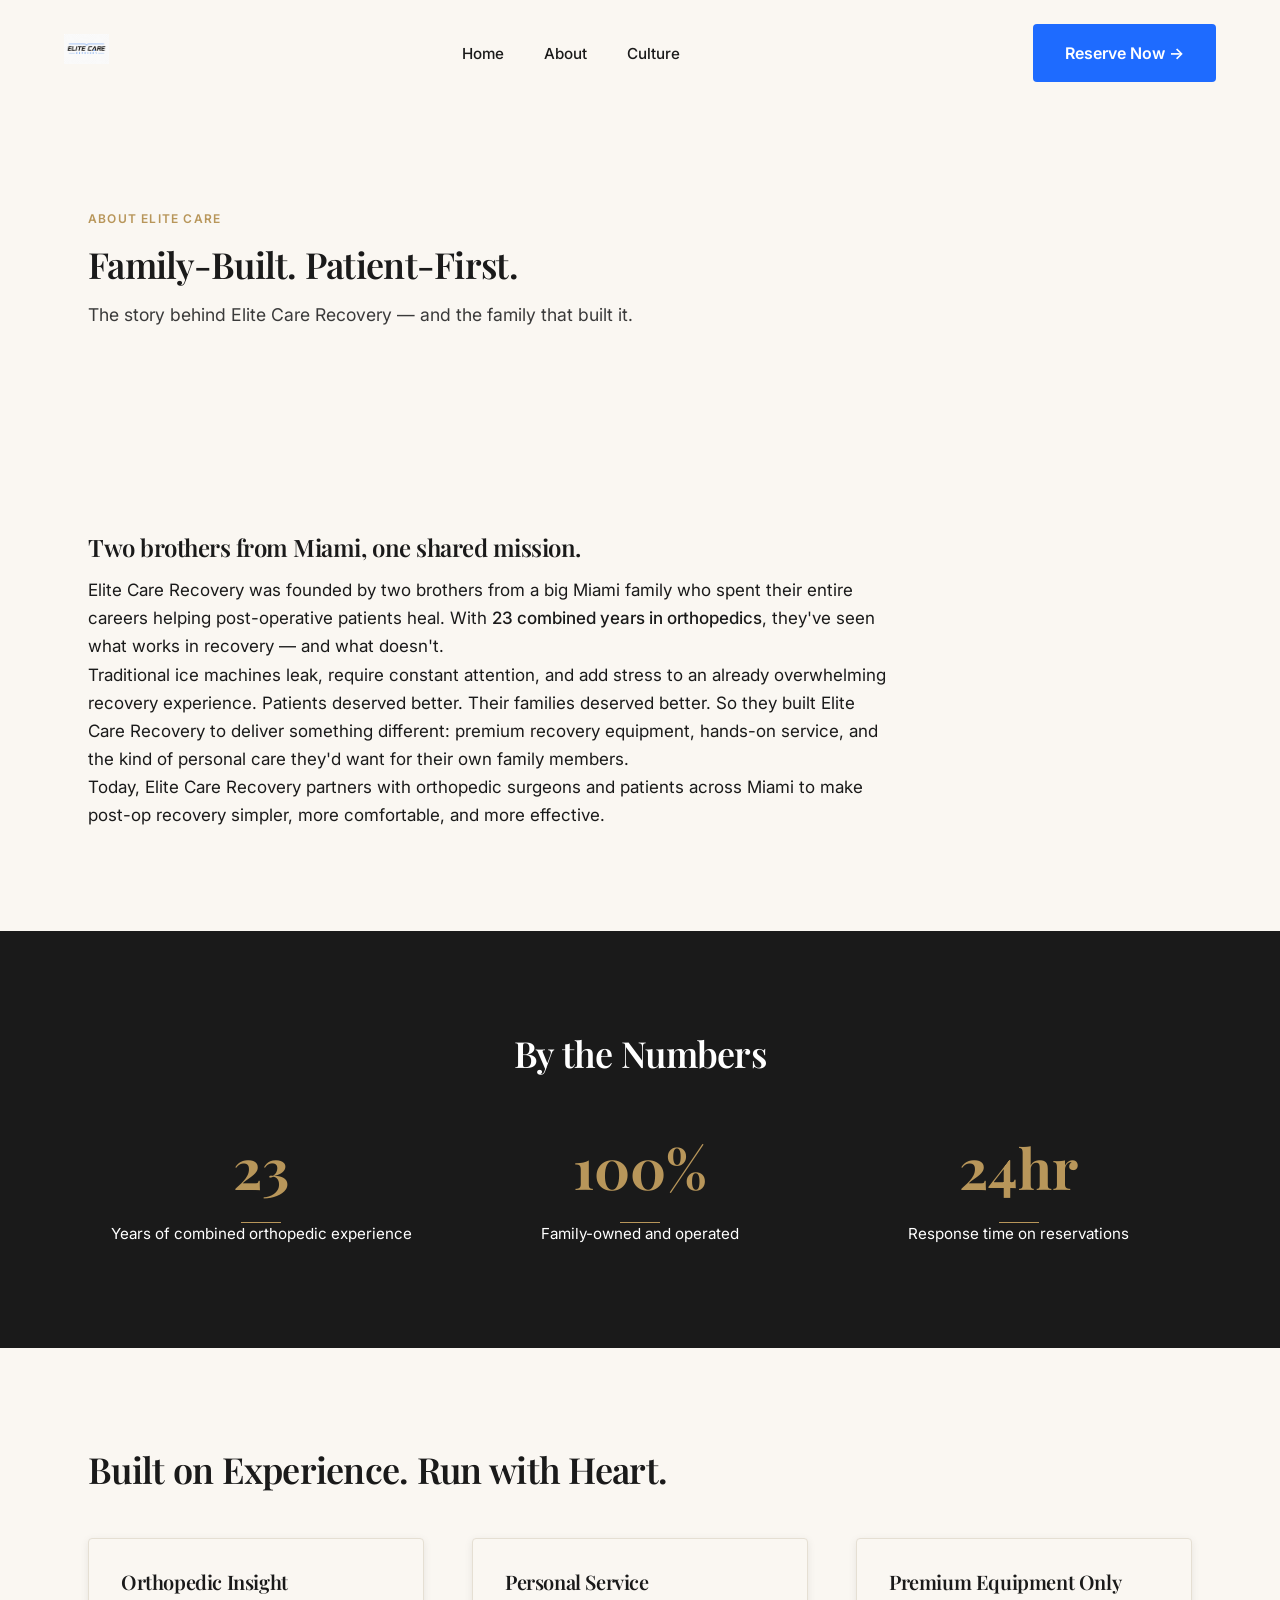
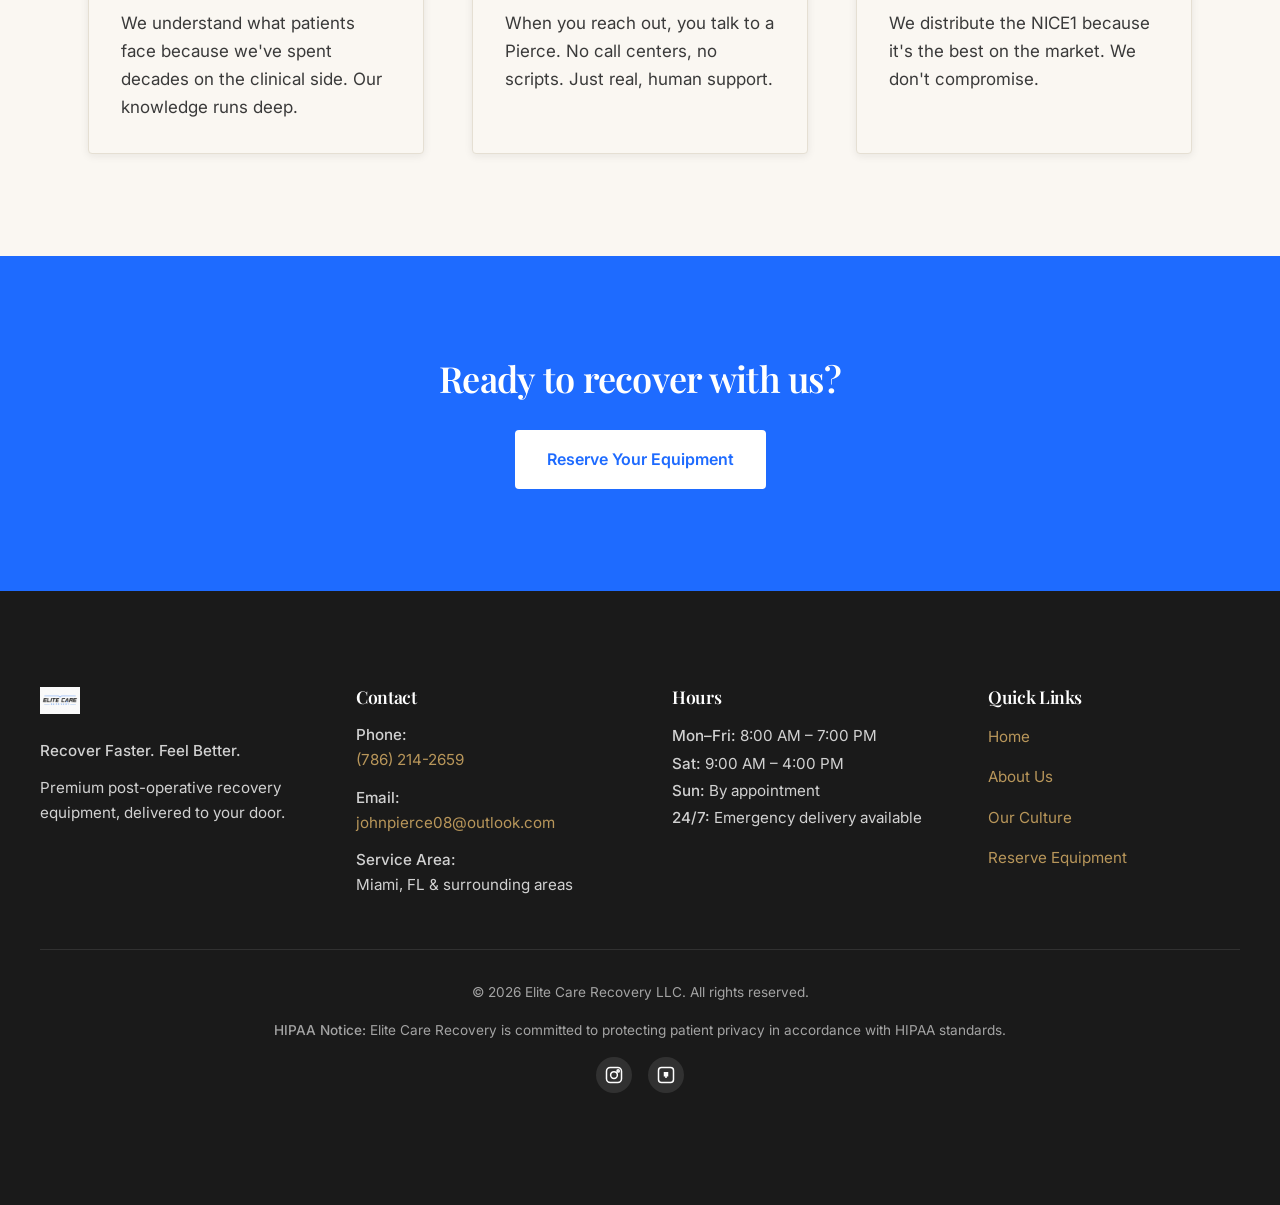
==== about.html @ 00c3502a "Remove brothers' photo placeholders per client request" ====
<!DOCTYPE html>
<html lang="en">
  <head>
    <meta charset="UTF-8" />
    <meta name="viewport" content="width=device-width, initial-scale=1.0" />
    <title>About Elite Care Recovery | Family-Owned Orthopedic Recovery Services</title>
    <meta
      name="description"
      content="Learn about Elite Care Recovery's story. Two brothers with 23 years of orthopedic experience, dedicated to premium post-operative recovery in Miami."
    />

    <!-- Favicon -->
    <link rel="icon" type="image/svg+xml" href="favicon.svg" />

    <!-- Google Fonts -->
    <link rel="preconnect" href="https://fonts.googleapis.com" />
    <link rel="preconnect" href="https://fonts.gstatic.com" crossorigin />
    <link
      href="https://fonts.googleapis.com/css2?family=Inter:wght@400;500;600&family=Playfair+Display:wght@500;600;700&display=swap"
      rel="stylesheet"
    />

    <!-- Styles -->
    <link rel="stylesheet" href="styles.css" />
  </head>

  <body>
    <!-- Skip to content link -->
    <a href="#main" class="skip-link">Skip to main content</a>

    <!-- Navigation -->
    <nav>
      <div class="nav-container">
        <a href="index.html" class="nav-logo-link">
          <img src="assets/elite-care-logo.png" alt="Elite Care Recovery Logo" class="nav-logo" />
        </a>

        <ul class="nav-links">
          <li><a href="index.html">Home</a></li>
          <li><a href="about.html">About</a></li>
          <li><a href="culture.html">Culture</a></li>
        </ul>

        <a href="index.html#reserve" class="btn btn-nav">Reserve Now →</a>

        <button class="hamburger" aria-label="Toggle navigation menu" aria-expanded="false">
          <span></span>
          <span></span>
          <span></span>
        </button>
      </div>

      <div class="mobile-menu">
        <a href="index.html">Home</a>
        <a href="about.html">About</a>
        <a href="culture.html">Culture</a>
        <a href="index.html#reserve" class="btn btn-primary">Reserve Now</a>
      </div>
    </nav>

    <!-- Main content -->
    <main id="main">
      <!-- Hero Section -->
      <section class="bg-cream">
        <div class="container">
          <div class="eyebrow">About Elite Care</div>
          <h2>Family-Built. Patient-First.</h2>
          <p style="margin-top: 1rem; color: var(--color-charcoal-soft); font-size: 1.1rem;">
            The story behind Elite Care Recovery — and the family that built it.
          </p>
        </div>
      </section>

      <!-- The Story Section -->
      <section class="bg-cream">
        <div class="container">
          <div style="max-width: 800px;">
            <h3>Two brothers from Miami, one shared mission.</h3>
            <p style="margin-top: 1rem;">
              Elite Care Recovery was founded by two brothers from a big Miami family who spent their entire careers helping post-operative patients heal. With <strong>23 combined years in orthopedics</strong>, they've seen what works in recovery — and what doesn't.
            </p>
            <p>
              Traditional ice machines leak, require constant attention, and add stress to an already overwhelming recovery experience. Patients deserved better. Their families deserved better. So they built Elite Care Recovery to deliver something different: premium recovery equipment, hands-on service, and the kind of personal care they'd want for their own family members.
            </p>
            <p>
              Today, Elite Care Recovery partners with orthopedic surgeons and patients across Miami to make post-op recovery simpler, more comfortable, and more effective.
            </p>
          </div>
        </div>
      </section>

      <!-- By the Numbers Section -->
      <section class="bg-charcoal">
        <div class="container">
          <div style="text-align: center;">
            <h2 style="color: white;">By the Numbers</h2>

            <div class="stats-grid">
              <div class="stat-item">
                <div class="stat-number">23</div>
                <div class="stat-underline"></div>
                <div class="stat-label">Years of combined orthopedic experience</div>
              </div>

              <div class="stat-item">
                <div class="stat-number">100%</div>
                <div class="stat-underline"></div>
                <div class="stat-label">Family-owned and operated</div>
              </div>

              <div class="stat-item">
                <div class="stat-number">24hr</div>
                <div class="stat-underline"></div>
                <div class="stat-label">Response time on reservations</div>
              </div>
            </div>
          </div>
        </div>
      </section>

      <!-- Why Patients Choose Us Section -->
      <section class="bg-cream">
        <div class="container">
          <h2>Built on Experience. Run with Heart.</h2>

          <div style="display: grid; grid-template-columns: repeat(auto-fit, minmax(280px, 1fr)); gap: clamp(2rem, 5vw, 3rem); margin-top: 3rem;">
            <div class="card">
              <h3 class="card-title">Orthopedic Insight</h3>
              <p class="card-text">
                We understand what patients face because we've spent decades on the clinical side. Our knowledge runs deep.
              </p>
            </div>

            <div class="card">
              <h3 class="card-title">Personal Service</h3>
              <p class="card-text">
                When you reach out, you talk to a Pierce. No call centers, no scripts. Just real, human support.
              </p>
            </div>

            <div class="card">
              <h3 class="card-title">Premium Equipment Only</h3>
              <p class="card-text">
                We distribute the NICE1 because it's the best on the market. We don't compromise.
              </p>
            </div>
          </div>
        </div>
      </section>

      <!-- CTA Band -->
      <section class="bg-blue">
        <div class="container">
          <div style="text-align: center;">
            <h2 style="color: white;">Ready to recover with us?</h2>
            <a href="index.html#reserve" class="btn btn-white" style="margin-top: 2rem;">Reserve Your Equipment</a>
          </div>
        </div>
      </section>
    </main>

    <!-- Footer -->
    <footer>
      <div class="footer-top">
        <!-- Column 1: Brand -->
        <div class="footer-column">
          <img src="assets/elite-care-logo.png" alt="Elite Care Recovery Logo" class="footer-logo" />
          <p class="footer-tagline"><strong>Recover Faster. Feel Better.</strong></p>
          <p class="footer-description">Premium post-operative recovery equipment, delivered to your door.</p>
        </div>

        <!-- Column 2: Contact -->
        <div class="footer-column">
          <h3>Contact</h3>
          <p>
            <strong>Phone:</strong><br />
            <a href="tel:+17862142659">(786) 214-2659</a>
          </p>
          <p>
            <strong>Email:</strong><br />
            <a href="mailto:johnpierce08@outlook.com">johnpierce08@outlook.com</a>
          </p>
          <p>
            <strong>Service Area:</strong><br />
            Miami, FL & surrounding areas
          </p>
        </div>

        <!-- Column 3: Hours -->
        <div class="footer-column">
          <h3>Hours</h3>
          <ul class="hours-list">
            <li><strong>Mon–Fri:</strong> 8:00 AM – 7:00 PM</li>
            <li><strong>Sat:</strong> 9:00 AM – 4:00 PM</li>
            <li><strong>Sun:</strong> By appointment</li>
            <li><strong>24/7:</strong> Emergency delivery available</li>
          </ul>
        </div>

        <!-- Column 4: Quick Links -->
        <div class="footer-column">
          <h3>Quick Links</h3>
          <ul class="quick-links">
            <li><a href="index.html">Home</a></li>
            <li><a href="about.html">About Us</a></li>
            <li><a href="culture.html">Our Culture</a></li>
            <li><a href="index.html#reserve">Reserve Equipment</a></li>
          </ul>
        </div>
      </div>

      <!-- Footer Bottom Strip -->
      <div class="footer-bottom">
        <p>© 2026 Elite Care Recovery LLC. All rights reserved.</p>
        <p>
          <strong>HIPAA Notice:</strong> Elite Care Recovery is committed to protecting patient privacy in accordance with HIPAA standards.
        </p>
        <div class="social-icons">
          <a href="#" aria-label="Instagram" title="Coming soon">
            <svg viewBox="0 0 24 24">
              <rect x="2" y="2" width="20" height="20" rx="5" ry="5" />
              <path d="M16.5 12a4.5 4.5 0 1 1-9 0 4.5 4.5 0 0 1 9 0" />
              <circle cx="17.5" cy="6.5" r="1.5" />
            </svg>
          </a>
          <a href="#" aria-label="Facebook" title="Coming soon">
            <svg viewBox="0 0 24 24">
              <path d="M18 2H6a4 4 0 0 0-4 4v12a4 4 0 0 0 4 4h12a4 4 0 0 0 4-4V6a4 4 0 0 0-4-4z" />
              <path d="M10 8v6m4-6v6m-2-6v8" />
            </svg>
          </a>
        </div>
      </div>
    </footer>

    <!-- Main JavaScript -->
    <script src="main.js"></script>
  </body>
</html>
---- styles.css ----
/* ============================================================================
   Elite Care Recovery — Styles
   ============================================================================ */

/* Root: Color palette & typography scale */
:root {
  --color-bg: #FAF7F2;
  --color-bg-alt: #F2EDE5;
  --color-charcoal: #1A1A1A;
  --color-charcoal-soft: #3A3A3A;
  --color-blue: #1E6BFF;
  --color-blue-dark: #0F4FCC;
  --color-gold: #B8965A;
  --color-border: #E5DFD3;
  --color-shadow: rgba(26, 26, 26, 0.08);
}

/* Reset & base styles */
* {
  margin: 0;
  padding: 0;
  box-sizing: border-box;
}

html,
body {
  background-color: var(--color-bg);
  color: var(--color-charcoal);
}

html {
  scroll-behavior: smooth;
}

body {
  font-family: 'Inter', -apple-system, BlinkMacSystemFont, 'Segoe UI', sans-serif;
  font-size: 1.0625rem;
  line-height: 1.65;
  letter-spacing: 0;
}

/* Headings */
h1,
h2,
h3,
h4,
h5,
h6 {
  font-family: 'Playfair Display', serif;
  font-weight: 600;
  line-height: 1.1;
  letter-spacing: -0.02em;
  color: var(--color-charcoal);
}

h1 {
  font-size: clamp(2.5rem, 5vw, 4.5rem);
}

h2 {
  font-size: clamp(2rem, 3.5vw, 3rem);
}

h3 {
  font-size: 1.5rem;
}

/* Eyebrow pattern — uppercase label before section headline */
.eyebrow {
  font-family: 'Inter', sans-serif;
  font-size: 0.75rem;
  font-weight: 600;
  letter-spacing: 0.1em;
  text-transform: uppercase;
  color: var(--color-gold);
  margin-bottom: 1rem;
}

small,
.small {
  font-size: 0.875rem;
}

/* Emphasis & links */
strong,
b {
  font-weight: 500;
}

a {
  color: var(--color-blue);
  text-decoration: none;
  transition: color 200ms ease;
}

a:hover,
a:focus {
  color: var(--color-blue-dark);
}

/* Container utility */
.container {
  width: 100%;
  max-width: 1200px;
  margin: 0 auto;
  padding: 0 1.5rem;
}

/* Layout grid utilities */
.split-50-50 {
  display: grid;
  grid-template-columns: 1fr;
  gap: clamp(2rem, 5vw, 4rem);
}

@media (min-width: 1024px) {
  .split-50-50 {
    grid-template-columns: 1fr 1fr;
  }
}

.split-60-40 {
  display: grid;
  grid-template-columns: 1fr;
  gap: clamp(2rem, 5vw, 4rem);
}

@media (min-width: 1024px) {
  .split-60-40 {
    grid-template-columns: 1.5fr 1fr;
  }
}

/* Sections: alternating backgrounds with generous padding */
section {
  padding: clamp(4rem, 8vw, 8rem) 0;
}

section.bg-cream {
  background-color: var(--color-bg);
}

section.bg-cream-alt {
  background-color: var(--color-bg-alt);
}

section.bg-charcoal {
  background-color: var(--color-charcoal);
  color: white;
}

section.bg-charcoal .eyebrow {
  color: var(--color-gold);
}

section.bg-blue {
  background-color: var(--color-blue);
  color: white;
}

/* ============================================================================
   Navigation
   ============================================================================ */

nav {
  position: sticky;
  top: 0;
  z-index: 100;
  background-color: transparent;
  transition: all 300ms ease;
}

nav.scrolled {
  background-color: rgba(250, 247, 242, 0.95);
  backdrop-filter: blur(10px);
  border-bottom: 1px solid var(--color-border);
}

.nav-container {
  display: flex;
  align-items: center;
  justify-content: space-between;
  padding: 1.5rem 1.5rem;
  max-width: 1200px;
  margin: 0 auto;
}

.nav-logo {
  width: 45px;
  height: auto;
}

.nav-links {
  display: none;
  list-style: none;
  gap: 2.5rem;
  align-items: center;
}

@media (min-width: 768px) {
  .nav-links {
    display: flex;
  }
}

.nav-links a {
  font-family: 'Inter', sans-serif;
  font-size: 0.95rem;
  font-weight: 500;
  color: var(--color-charcoal);
  position: relative;
  padding-bottom: 0.25rem;
}

.nav-links a::after {
  content: '';
  position: absolute;
  bottom: 0;
  left: 0;
  width: 0;
  height: 2px;
  background-color: var(--color-gold);
  transition: width 300ms ease;
}

.nav-links a:hover::after {
  width: 100%;
}

.nav-links a.active::after {
  width: 100%;
}

.nav-links a.active {
  color: var(--color-charcoal);
  font-weight: 600;
}

/* Reserve Now button in nav */
.btn-nav {
  background-color: var(--color-blue);
  color: white;
  padding: 0.75rem 1.5rem;
  border-radius: 4px;
  font-weight: 600;
  transition: background-color 200ms ease;
}

.btn-nav:hover,
.btn-nav:focus {
  background-color: var(--color-blue-dark);
}

/* Hamburger menu (mobile) */
.hamburger {
  display: flex;
  flex-direction: column;
  gap: 0.35rem;
  background: none;
  border: none;
  cursor: pointer;
  padding: 0;
}

@media (min-width: 768px) {
  .hamburger {
    display: none;
  }
}

.hamburger span {
  width: 24px;
  height: 2px;
  background-color: var(--color-charcoal);
  transition: all 300ms ease;
}

.hamburger.open span:nth-child(1) {
  transform: rotate(45deg) translateY(10px);
}

.hamburger.open span:nth-child(2) {
  opacity: 0;
}

.hamburger.open span:nth-child(3) {
  transform: rotate(-45deg) translateY(-10px);
}

/* Mobile menu overlay */
.mobile-menu {
  position: fixed;
  top: 0;
  right: -100%;
  width: 100%;
  height: 100vh;
  background-color: var(--color-bg);
  transition: right 300ms ease;
  z-index: 99;
  display: flex;
  flex-direction: column;
  padding: 6rem 2rem 2rem;
  gap: 1.5rem;
}

@media (min-width: 768px) {
  .mobile-menu {
    display: none;
  }
}

.mobile-menu.open {
  right: 0;
}

.mobile-menu a {
  font-size: 1.25rem;
  font-weight: 500;
  color: var(--color-charcoal);
}

/* Skip to content link */
.skip-link {
  position: absolute;
  top: -40px;
  left: 0;
  background-color: var(--color-blue);
  color: white;
  padding: 0.5rem 1rem;
  z-index: 100;
  font-size: 0.875rem;
  font-weight: 600;
}

.skip-link:focus {
  top: 0;
}

/* ============================================================================
   Hero Section
   ============================================================================ */

.hero {
  position: relative;
  height: 85vh;
  min-height: 500px;
  display: flex;
  align-items: center;
  justify-content: center;
  overflow: hidden;
}

.hero-video {
  position: absolute;
  top: 0;
  left: 0;
  width: 100%;
  height: 100%;
  object-fit: cover;
  z-index: 0;
}

.hero-overlay {
  position: absolute;
  top: 0;
  left: 0;
  width: 100%;
  height: 100%;
  background: linear-gradient(
    to bottom,
    rgba(26, 26, 26, 0) 0%,
    rgba(26, 26, 26, 0.6) 100%
  );
  z-index: 1;
}

.hero-content {
  position: relative;
  z-index: 2;
  text-align: center;
  color: white;
  padding: 0 1.5rem;
  max-width: 800px;
}

.hero-content h1 {
  color: white;
  margin-bottom: 1.5rem;
  font-weight: 700;
}

.hero-content p {
  font-size: clamp(1rem, 2vw, 1.25rem);
  margin-bottom: 2.5rem;
  line-height: 1.6;
}

.hero-ctas {
  display: flex;
  flex-direction: column;
  gap: 1.5rem;
  justify-content: center;
  align-items: center;
  margin-bottom: 3rem;
}

@media (min-width: 640px) {
  .hero-ctas {
    flex-direction: row;
  }
}

/* Gold flourish beneath CTAs */
.hero-flourish {
  width: 60px;
  height: 1px;
  background-color: var(--color-gold);
  margin: 0 auto;
}

/* ============================================================================
   Buttons
   ============================================================================ */

button,
.btn {
  font-family: 'Inter', sans-serif;
  font-size: 1rem;
  font-weight: 600;
  border: none;
  border-radius: 4px;
  padding: 1rem 2rem;
  cursor: pointer;
  transition: all 200ms ease;
  text-decoration: none;
  display: inline-block;
}

.btn-primary {
  background-color: var(--color-blue);
  color: white;
}

.btn-primary:hover,
.btn-primary:focus {
  background-color: var(--color-blue-dark);
  outline: none;
}

.btn-ghost {
  background-color: transparent;
  color: white;
  border: 2px solid white;
}

.btn-ghost:hover,
.btn-ghost:focus {
  background-color: rgba(255, 255, 255, 0.1);
}

.btn-white {
  background-color: white;
  color: var(--color-blue);
  font-weight: 600;
}

.btn-white:hover,
.btn-white:focus {
  background-color: rgba(255, 255, 255, 0.9);
}

.btn-full {
  width: 100%;
}

@media (min-width: 640px) {
  .btn-full {
    width: auto;
  }
}

/* Loading state */
.btn:disabled,
.btn.sending {
  opacity: 0.6;
  cursor: not-allowed;
}

/* ============================================================================
   Cards
   ============================================================================ */

.card {
  background-color: var(--color-bg);
  border: 1px solid var(--color-border);
  border-radius: 4px;
  padding: 2rem;
  box-shadow: 0 2px 8px var(--color-shadow);
  transition: box-shadow 200ms ease;
}

.card:hover {
  box-shadow: 0 4px 12px var(--color-shadow);
}

.card-title {
  font-size: 1.25rem;
  font-weight: 600;
  margin-bottom: 1rem;
  color: var(--color-charcoal);
}

.card-text {
  color: var(--color-charcoal-soft);
  line-height: 1.65;
}

/* Step card — numbered 01, 02, 03, 04 */
.step-card {
  background-color: var(--color-bg);
  border: 1px solid var(--color-border);
  border-top: 3px solid var(--color-gold);
  border-radius: 4px;
  padding: 2rem;
  text-align: center;
}

.step-number {
  font-family: 'Playfair Display', serif;
  font-size: clamp(2.5rem, 4vw, 3.5rem);
  font-weight: 700;
  color: var(--color-gold);
  margin-bottom: 1rem;
}

.step-card h3 {
  margin-bottom: 1rem;
  font-size: 1.25rem;
}

.step-card p {
  color: var(--color-charcoal-soft);
  font-size: 0.95rem;
  line-height: 1.65;
}

/* Benefits grid */
.benefits-grid {
  display: grid;
  grid-template-columns: 1fr;
  gap: clamp(2rem, 5vw, 3rem);
  margin-top: 3rem;
}

@media (min-width: 768px) {
  .benefits-grid {
    grid-template-columns: repeat(3, 1fr);
  }
}

.benefit-item {
  text-align: center;
}

.benefit-icon {
  width: 48px;
  height: 48px;
  margin: 0 auto 1.5rem;
  stroke: var(--color-blue);
  stroke-width: 1.5;
  fill: none;
}

.benefit-item h3 {
  margin-bottom: 0.75rem;
  font-size: 1.15rem;
}

.benefit-item p {
  color: var(--color-charcoal-soft);
  font-size: 0.95rem;
  line-height: 1.65;
}

/* Feature list with checkmarks */
.feature-list {
  list-style: none;
  margin: 2rem 0;
  display: flex;
  flex-direction: column;
  gap: 1rem;
}

.feature-list li {
  display: flex;
  gap: 1rem;
  align-items: flex-start;
}

.feature-list li::before {
  content: '✓';
  color: var(--color-blue);
  font-weight: 700;
  font-size: 1.25rem;
  flex-shrink: 0;
  margin-top: 0.125rem;
}

.feature-list li span {
  color: var(--color-charcoal-soft);
}

/* Mission/Objectives list with checkmarks */
.mission-list {
  list-style: none;
  display: flex;
  flex-direction: column;
  gap: 1.5rem;
  margin-top: 2rem;
}

.mission-list li {
  display: flex;
  gap: 1.5rem;
  align-items: flex-start;
}

.mission-list li::before {
  content: '✓';
  color: var(--color-blue);
  font-weight: 700;
  font-size: 1.5rem;
  flex-shrink: 0;
  margin-top: -0.25rem;
}

.mission-list strong {
  display: block;
  color: var(--color-charcoal);
  margin-bottom: 0.25rem;
}

/* Objectives grid */
.objectives-grid {
  display: grid;
  grid-template-columns: 1fr;
  gap: 2rem;
  margin-top: 2rem;
}

@media (min-width: 1024px) {
  .objectives-grid {
    grid-template-columns: 1fr 1fr;
  }
}

.objectives-grid li {
  padding-left: 2.5rem;
  position: relative;
}

.objectives-grid li::before {
  content: counter(item);
  counter-increment: item;
  position: absolute;
  left: 0;
  top: 0;
  font-family: 'Playfair Display', serif;
  font-size: 1.5rem;
  font-weight: 700;
  color: var(--color-gold);
}

/* Core values grid — F E P C */
.values-grid {
  display: grid;
  grid-template-columns: 1fr;
  gap: clamp(2rem, 5vw, 3rem);
  margin-top: 3rem;
}

@media (min-width: 768px) {
  .values-grid {
    grid-template-columns: repeat(2, 1fr);
  }
}

@media (min-width: 1024px) {
  .values-grid {
    grid-template-columns: repeat(4, 1fr);
  }
}

.value-card {
  text-align: center;
  padding: 2rem 1.5rem;
}

.value-letter {
  font-family: 'Playfair Display', serif;
  font-size: 3rem;
  font-weight: 700;
  color: var(--color-gold);
  margin-bottom: 1rem;
}

.value-card h3 {
  color: white;
  margin-bottom: 0.75rem;
  font-size: 1.25rem;
}

.value-card p {
  color: rgba(255, 255, 255, 0.9);
  font-size: 0.95rem;
  line-height: 1.6;
}

/* ============================================================================
   Forms
   ============================================================================ */

form {
  margin-top: 2rem;
}

.form-group {
  margin-bottom: 1.5rem;
  display: flex;
  flex-direction: column;
}

label {
  font-family: 'Inter', sans-serif;
  font-size: 0.8rem;
  font-weight: 600;
  letter-spacing: 0.05em;
  text-transform: uppercase;
  color: var(--color-charcoal);
  margin-bottom: 0.5rem;
}

input,
select,
textarea {
  font-family: 'Inter', sans-serif;
  font-size: 1rem;
  padding: 0.875rem;
  border: 1px solid var(--color-border);
  background-color: var(--color-bg);
  color: var(--color-charcoal);
  border-radius: 4px;
  transition: all 200ms ease;
}

input:focus,
select:focus,
textarea:focus {
  outline: none;
  border-color: var(--color-blue);
  box-shadow: 0 0 0 3px rgba(30, 107, 255, 0.1);
}

input:invalid,
select:invalid,
textarea:invalid {
  border-color: #d32f2f;
}

input[type='text'],
input[type='email'],
input[type='tel'],
input[type='date'],
select {
  width: 100%;
}

textarea {
  width: 100%;
  resize: vertical;
  min-height: 120px;
}

input[type='hidden'] {
  display: none;
}

form button {
  width: 100%;
  margin-top: 1rem;
}

@media (min-width: 640px) {
  form button {
    width: auto;
  }
}

/* Form success/sending states */
.form-status {
  margin-top: 1.5rem;
  padding: 1rem;
  border-radius: 4px;
  text-align: center;
  display: none;
  font-weight: 500;
}

.form-status.show {
  display: block;
}

.form-status.success {
  background-color: #e8f5e9;
  color: #2e7d32;
}

.form-status.error {
  background-color: #ffebee;
  color: #c62828;
}

/* ============================================================================
   Image Placeholders
   ============================================================================ */

.image-placeholder {
  aspect-ratio: 4 / 5;
  background-color: var(--color-bg-alt);
  border: 1.5px dashed var(--color-gold);
  border-radius: 4px;
  display: flex;
  flex-direction: column;
  align-items: center;
  justify-content: center;
  padding: 2rem;
  text-align: center;
}

.placeholder-label {
  font-family: 'Inter', sans-serif;
  font-size: 0.75rem;
  font-weight: 600;
  letter-spacing: 0.1em;
  text-transform: uppercase;
  color: var(--color-gold);
  margin-bottom: 1rem;
}

.image-placeholder p {
  color: var(--color-charcoal-soft);
  font-size: 0.95rem;
  line-height: 1.6;
}

/* ============================================================================
   Typography Utilities
   ============================================================================ */

.pull-quote {
  font-family: 'Playfair Display', serif;
  font-size: clamp(1.5rem, 3vw, 2.25rem);
  font-weight: 600;
  font-style: italic;
  line-height: 1.3;
  color: var(--color-charcoal);
  margin-bottom: 2rem;
  position: relative;
  padding-left: 2rem;
}

.pull-quote::before {
  content: '"';
  position: absolute;
  left: 0;
  top: -0.5rem;
  font-size: 3rem;
  color: var(--color-gold);
  line-height: 1;
}

.stat-number {
  font-family: 'Playfair Display', serif;
  font-size: clamp(2rem, 5vw, 3.5rem);
  font-weight: 700;
  color: var(--color-gold);
  margin-bottom: 0.5rem;
}

.stat-label {
  font-size: 0.95rem;
  color: white;
  line-height: 1.5;
}

.stat-underline {
  width: 40px;
  height: 1px;
  background-color: var(--color-gold);
  margin: 0.5rem auto 0;
}

/* Stats grid */
.stats-grid {
  display: grid;
  grid-template-columns: 1fr;
  gap: 2rem;
  margin-top: 3rem;
}

@media (min-width: 768px) {
  .stats-grid {
    grid-template-columns: repeat(3, 1fr);
  }
}

.stat-item {
  text-align: center;
}

/* ============================================================================
   Footer
   ============================================================================ */

footer {
  background-color: var(--color-charcoal);
  color: white;
  padding: clamp(3rem, 8vw, 6rem) 1.5rem;
}

.footer-top {
  display: grid;
  grid-template-columns: 1fr;
  gap: clamp(2rem, 5vw, 4rem);
  margin-bottom: 2.5rem;
  max-width: 1200px;
  margin-left: auto;
  margin-right: auto;
}

@media (min-width: 1024px) {
  .footer-top {
    grid-template-columns: repeat(4, 1fr);
  }
}

.footer-column h3 {
  color: white;
  margin-bottom: 1rem;
  font-size: 1.1rem;
}

.footer-column p {
  color: rgba(255, 255, 255, 0.8);
  font-size: 0.95rem;
  line-height: 1.65;
  margin-bottom: 0.75rem;
}

.footer-column a {
  color: var(--color-gold);
}

.footer-column a:hover {
  color: rgba(184, 150, 90, 0.8);
}

.footer-logo {
  width: 40px;
  height: auto;
  margin-bottom: 1rem;
}

.footer-tagline {
  color: rgba(255, 255, 255, 0.9);
  font-size: 0.9rem;
  font-weight: 500;
  margin-bottom: 1rem;
}

.footer-description {
  color: rgba(255, 255, 255, 0.7);
  font-size: 0.9rem;
  line-height: 1.6;
}

/* Hours list */
.hours-list {
  list-style: none;
  color: rgba(255, 255, 255, 0.8);
  font-size: 0.95rem;
  line-height: 1.8;
}

/* Quick links list */
.quick-links {
  list-style: none;
  display: flex;
  flex-direction: column;
  gap: 0.75rem;
}

.quick-links a {
  font-size: 0.95rem;
}

/* Footer bottom strip */
.footer-bottom {
  border-top: 1px solid rgba(255, 255, 255, 0.1);
  padding-top: 2rem;
  max-width: 1200px;
  margin: 0 auto;
  text-align: center;
}

.footer-bottom p {
  color: rgba(255, 255, 255, 0.6);
  font-size: 0.85rem;
  line-height: 1.6;
  margin-bottom: 1rem;
}

.footer-bottom p:last-child {
  margin-bottom: 0;
}

/* Social icons */
.social-icons {
  display: flex;
  gap: 1rem;
  justify-content: center;
  margin-bottom: 1rem;
}

.social-icons a {
  display: inline-flex;
  align-items: center;
  justify-content: center;
  width: 36px;
  height: 36px;
  border-radius: 50%;
  background-color: rgba(255, 255, 255, 0.1);
  transition: all 200ms ease;
}

.social-icons a:hover {
  background-color: var(--color-gold);
}

.social-icons svg {
  width: 18px;
  height: 18px;
  stroke: white;
  stroke-width: 2;
  fill: none;
}

/* ============================================================================
   Accessibility & Focus States
   ============================================================================ */

button:focus,
a:focus,
input:focus,
select:focus,
textarea:focus {
  outline: 2px solid var(--color-gold);
  outline-offset: 2px;
}

/* ============================================================================
   Responsive Media Queries
   ============================================================================ */

/* Tablet breakpoint (640px) */
@media (min-width: 640px) {
  .container {
    padding: 0 2rem;
  }

  h1 {
    font-size: 3rem;
  }

  h2 {
    font-size: 2.25rem;
  }
}

/* Desktop breakpoint (1024px) */
@media (min-width: 1024px) {
  .container {
    padding: 0 3rem;
  }

  section {
    padding: clamp(4rem, 8vw, 8rem) 0;
  }
}

/* Wide desktop (1280px) */
@media (min-width: 1280px) {
  .container {
    max-width: 1200px;
  }
}

/* Print styles */
@media print {
  nav,
  footer {
    display: none;
  }

  body {
    background-color: white;
    color: black;
  }
}
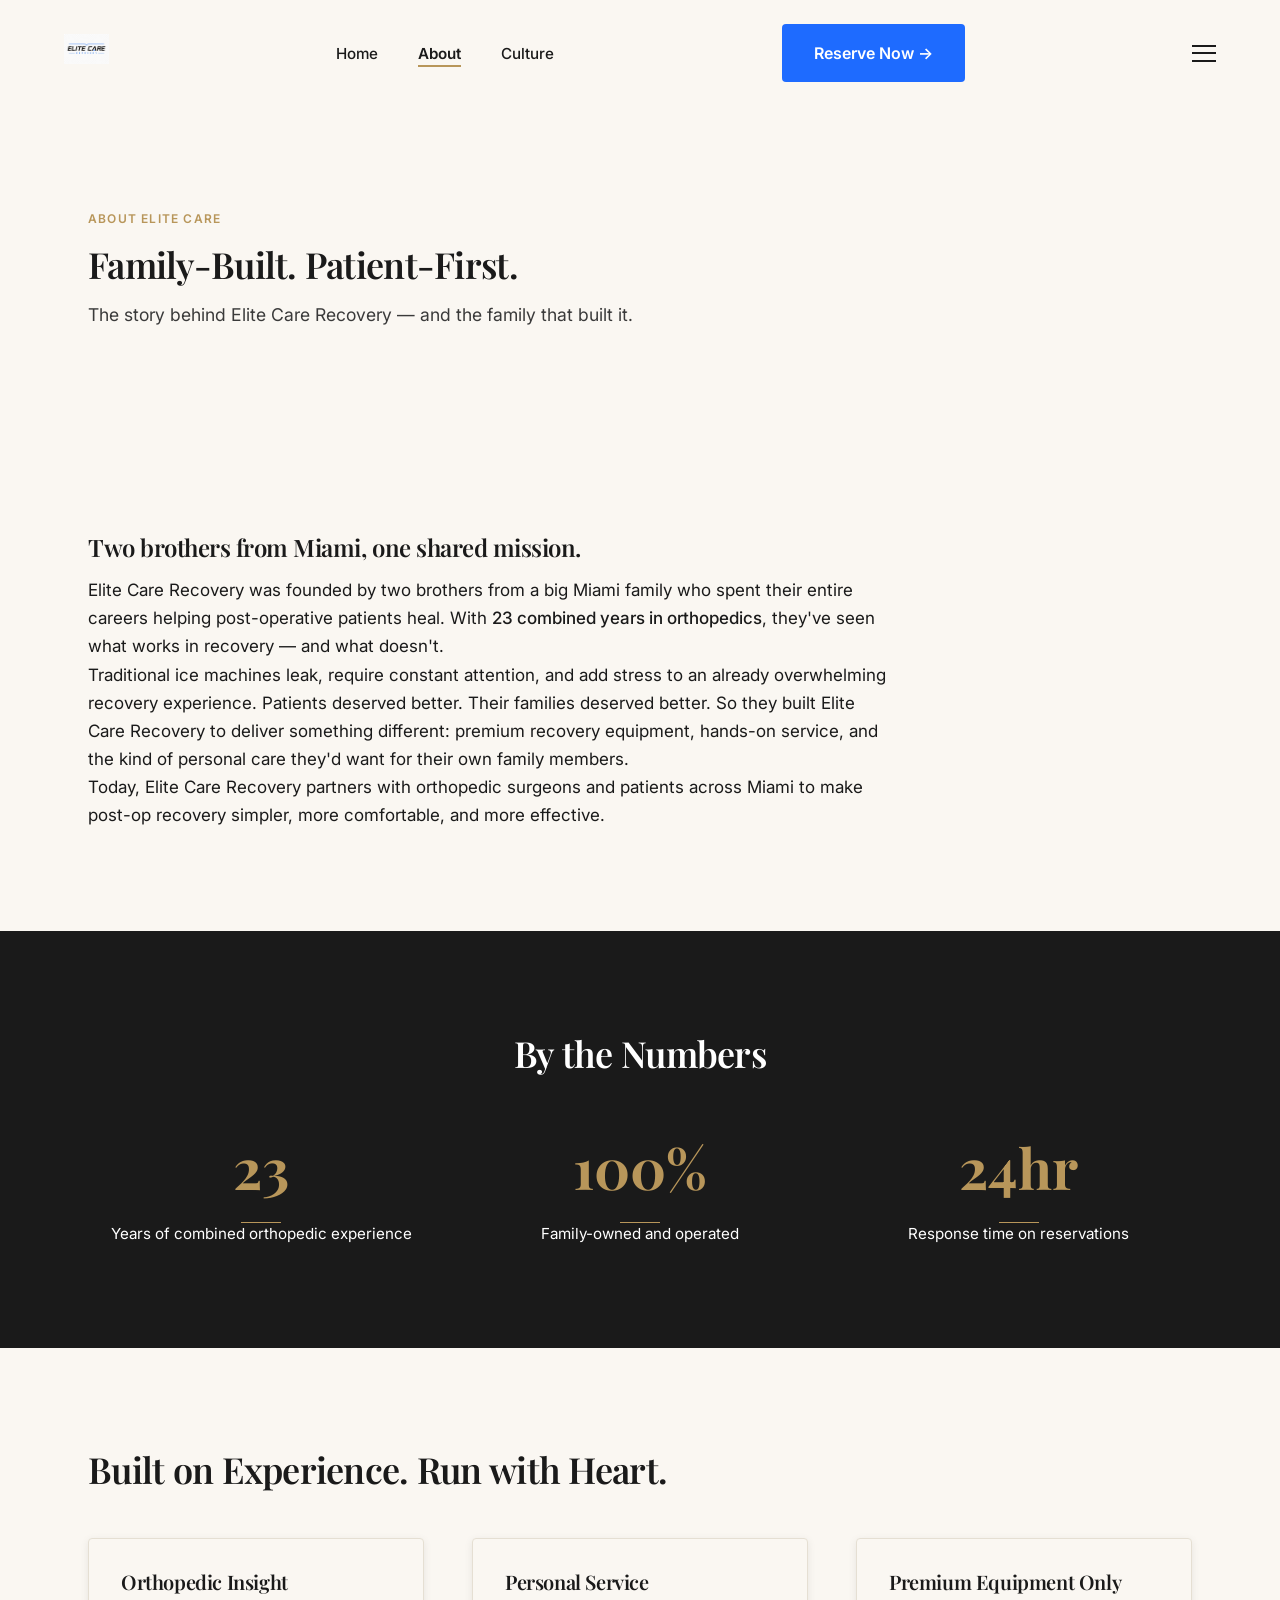
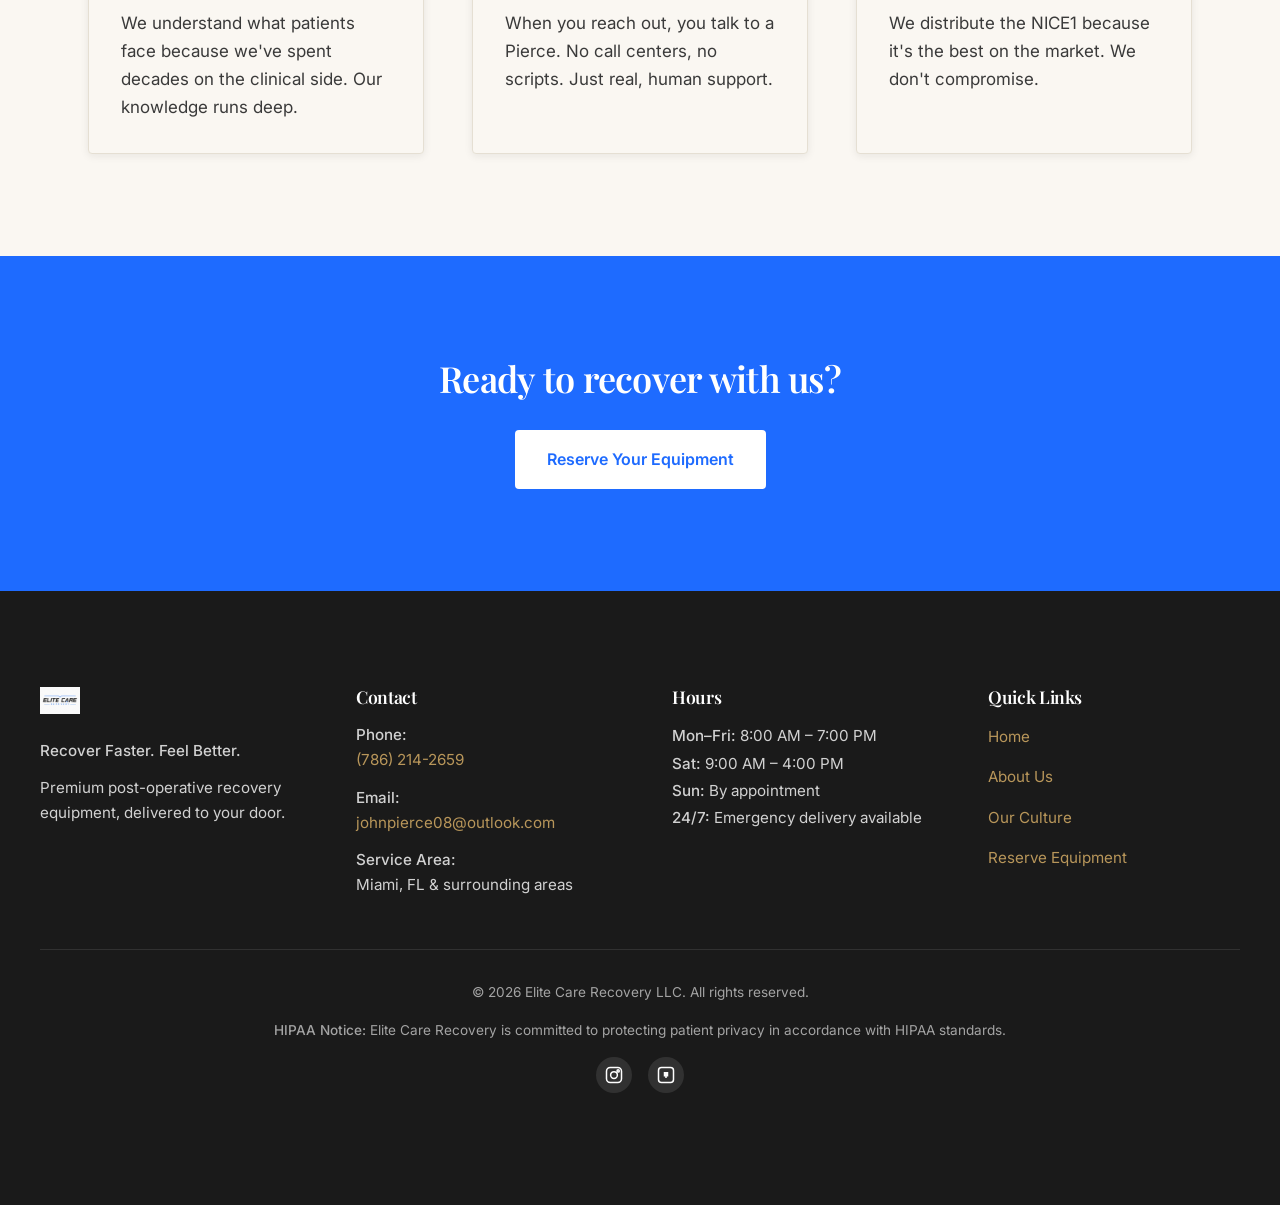
==== commit 75747a7a: "feat: add mobile menu header with close button and footer with copyright - Added .mobile-menu-header" ====
--- a/about.html
+++ b/about.html
@@ -49,14 +49,30 @@
           <span></span>
         </button>
       </div>
-
-      <div class="mobile-menu">
-        <a href="index.html">Home</a>
-        <a href="about.html">About</a>
-        <a href="culture.html">Culture</a>
-        <a href="index.html#reserve" class="btn btn-primary">Reserve Now</a>
-      </div>
     </nav>
+
+    <!-- Mobile menu overlay (outside nav to fix fixed positioning bug) -->
+    <div class="mobile-menu">
+      <!-- Header with logo + close button -->
+      <div class="mobile-menu-header">
+        <img src="assets/elite-care-logo.png" alt="Elite Care Recovery" class="mobile-menu-logo" />
+        <button class="mobile-menu-close" aria-label="Close navigation menu">
+          <span></span>
+          <span></span>
+        </button>
+      </div>
+
+      <!-- Nav links -->
+      <a href="index.html">Home</a>
+      <a href="about.html">About</a>
+      <a href="culture.html">Culture</a>
+      <a href="index.html#reserve" class="btn btn-primary">Reserve Now</a>
+
+      <!-- Footer -->
+      <div class="mobile-menu-footer">
+        <p>© 2026 Elite Care Recovery LLC</p>
+      </div>
+    </div>
 
     <!-- Main content -->
     <main id="main">
--- a/styles.css
+++ b/styles.css
@@ -253,13 +253,17 @@
 
 /* Hamburger menu (mobile) */
 .hamburger {
-  display: flex;
+  display: flex !important;
   flex-direction: column;
   gap: 0.35rem;
-  background: none;
-  border: none;
+  background: none !important;
+  border: none !important;
   cursor: pointer;
-  padding: 0;
+  padding: 0 !important;
+  font-size: inherit !important;
+  font-weight: inherit !important;
+  border-radius: 0 !important;
+  transition: none;
 }
 
 @media (min-width: 768px) {
@@ -296,11 +300,11 @@
   height: 100vh;
   background-color: var(--color-bg);
   transition: right 300ms ease;
-  z-index: 99;
+  z-index: 101;
   display: flex;
   flex-direction: column;
-  padding: 6rem 2rem 2rem;
-  gap: 1.5rem;
+  padding: 0;
+  gap: 0;
 }
 
 @media (min-width: 768px) {
@@ -317,6 +321,67 @@
   font-size: 1.25rem;
   font-weight: 500;
   color: var(--color-charcoal);
+  padding: 1rem 2rem;
+}
+
+/* Mobile menu header */
+.mobile-menu-header {
+  display: flex;
+  align-items: center;
+  justify-content: space-between;
+  padding: 1.5rem 2rem;
+  border-bottom: 1px solid var(--color-border);
+  flex-shrink: 0;
+}
+
+.mobile-menu-logo {
+  width: 40px;
+  height: auto;
+}
+
+/* Mobile menu close button (X icon) */
+.mobile-menu-close {
+  display: flex !important;
+  align-items: center;
+  justify-content: center;
+  background: none !important;
+  border: none !important;
+  cursor: pointer;
+  padding: 8px !important;
+  width: 40px;
+  height: 40px;
+  position: relative;
+  border-radius: 0 !important;
+  transition: none;
+}
+
+.mobile-menu-close span {
+  width: 24px;
+  height: 2px;
+  background-color: var(--color-charcoal);
+  position: absolute;
+}
+
+.mobile-menu-close span:nth-child(1) {
+  transform: rotate(45deg);
+}
+
+.mobile-menu-close span:nth-child(2) {
+  transform: rotate(-45deg);
+}
+
+/* Mobile menu footer */
+.mobile-menu-footer {
+  margin-top: auto;
+  padding: 1.5rem 2rem;
+  border-top: 1px solid var(--color-border);
+  text-align: center;
+}
+
+.mobile-menu-footer p {
+  font-size: 0.85rem;
+  color: var(--color-charcoal-soft);
+  margin: 0;
 }
 
 /* Skip to content link */
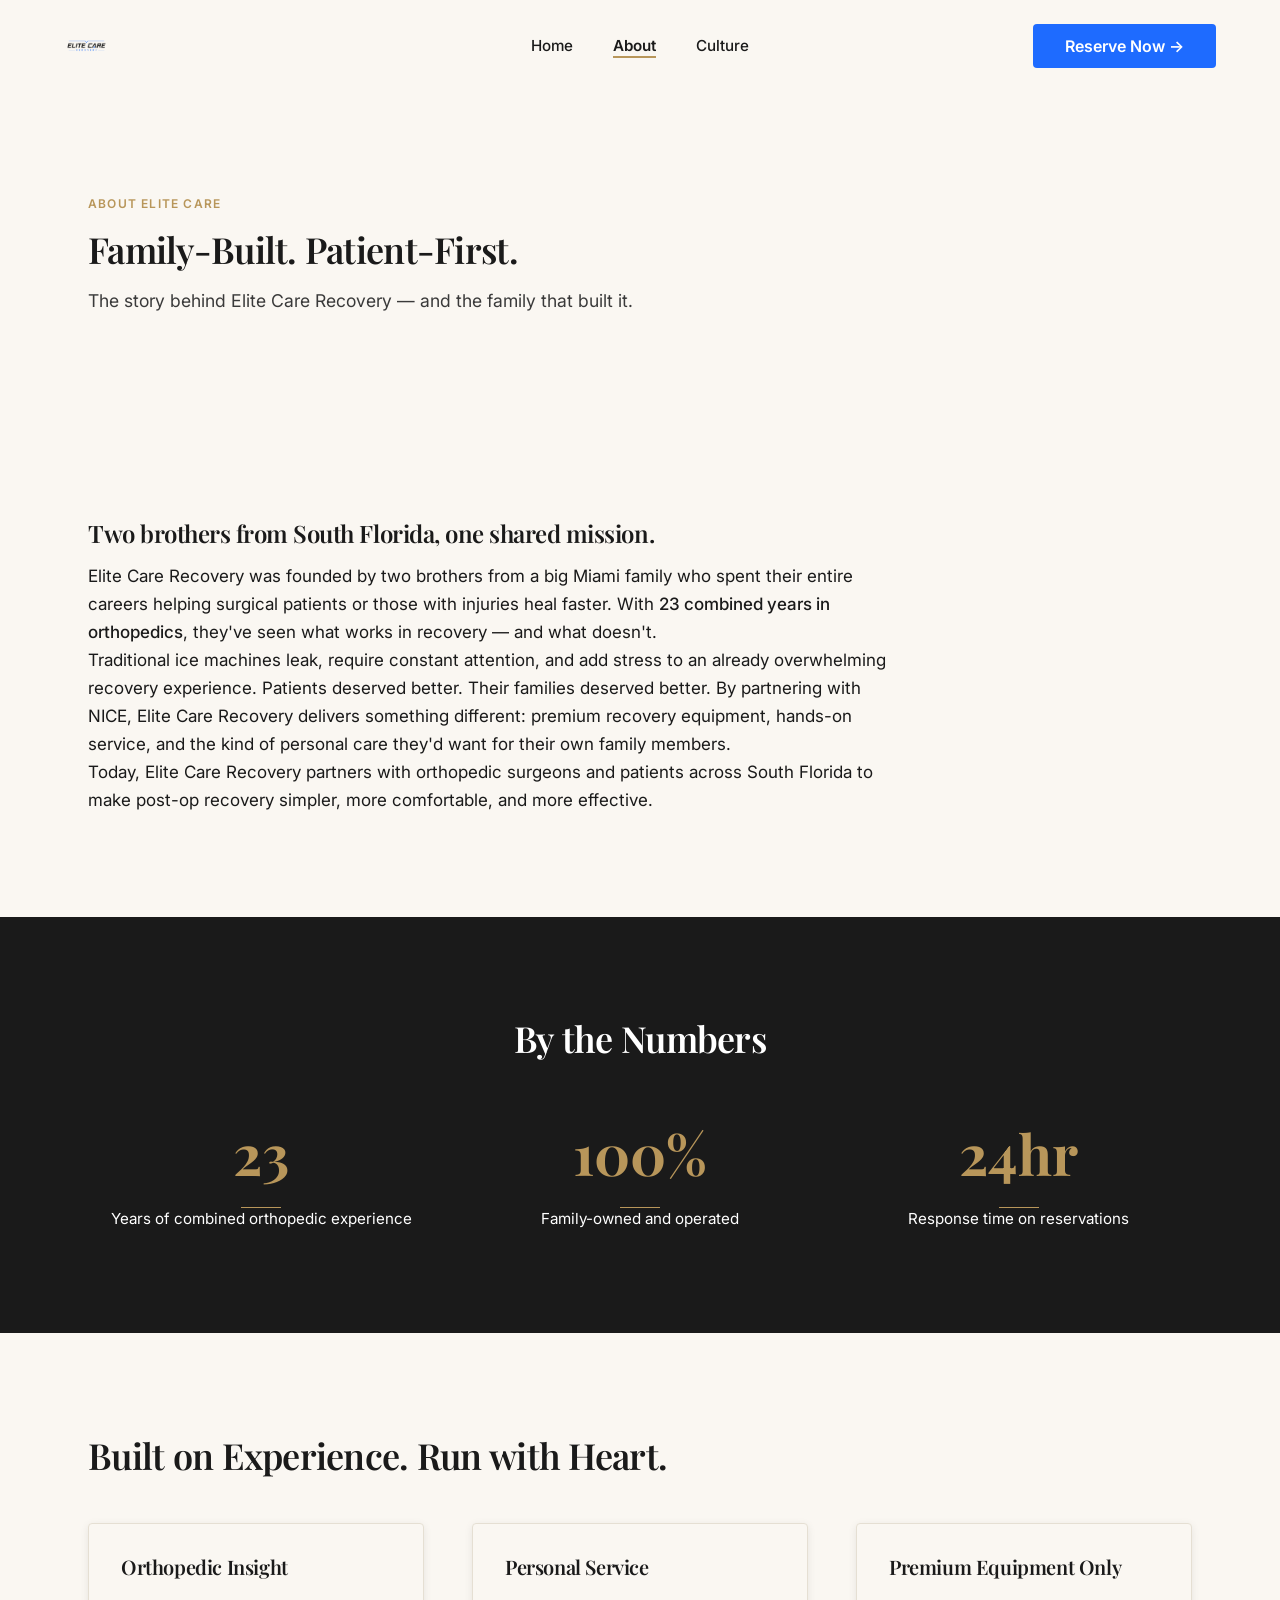
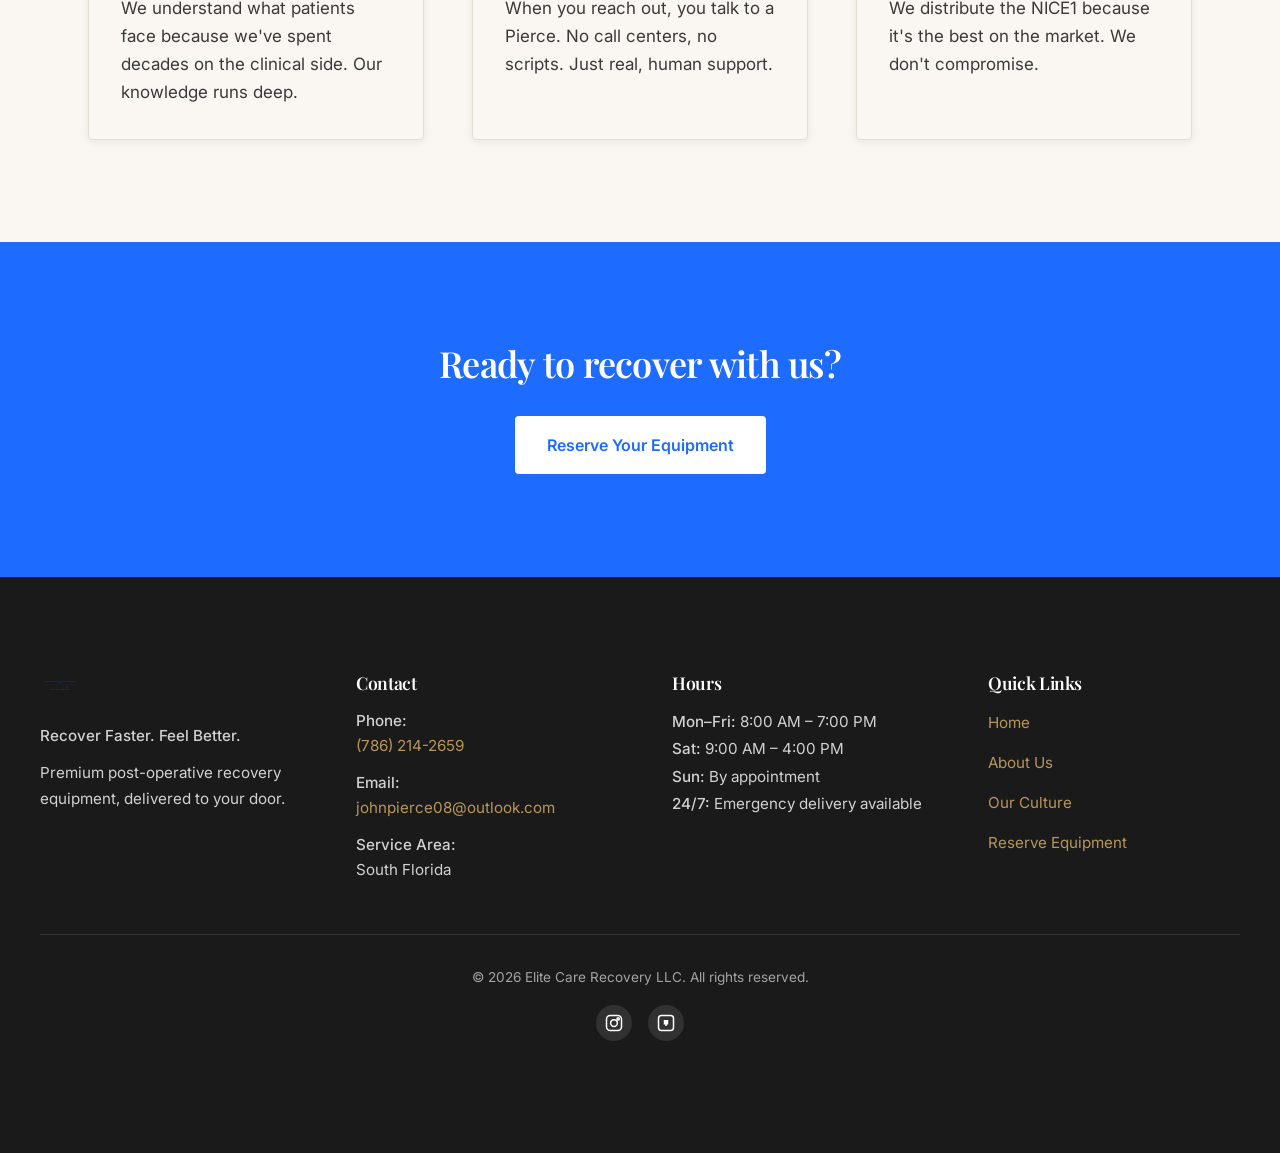
==== commit 7224d8b1: "feat: implement client redlines from PowerPoint deck - Replaced logo with transparent PNG version (w" ====
--- a/about.html
+++ b/about.html
@@ -3,10 +3,10 @@
   <head>
     <meta charset="UTF-8" />
     <meta name="viewport" content="width=device-width, initial-scale=1.0" />
-    <title>About Elite Care Recovery | Family-Owned Orthopedic Recovery Services</title>
+    <title>About Elite Care Recovery | Family-Owned Orthopedic Recovery Services | South Florida</title>
     <meta
       name="description"
-      content="Learn about Elite Care Recovery's story. Two brothers with 23 years of orthopedic experience, dedicated to premium post-operative recovery in Miami."
+      content="Learn about Elite Care Recovery's story. Two brothers with 23 years of orthopedic experience, dedicated to premium post-operative recovery in South Florida."
     />
 
     <!-- Favicon -->
@@ -91,15 +91,15 @@
       <section class="bg-cream">
         <div class="container">
           <div style="max-width: 800px;">
-            <h3>Two brothers from Miami, one shared mission.</h3>
+            <h3>Two brothers from South Florida, one shared mission.</h3>
             <p style="margin-top: 1rem;">
-              Elite Care Recovery was founded by two brothers from a big Miami family who spent their entire careers helping post-operative patients heal. With <strong>23 combined years in orthopedics</strong>, they've seen what works in recovery — and what doesn't.
+              Elite Care Recovery was founded by two brothers from a big Miami family who spent their entire careers helping surgical patients or those with injuries heal faster. With <strong>23 combined years in orthopedics</strong>, they've seen what works in recovery — and what doesn't.
             </p>
             <p>
-              Traditional ice machines leak, require constant attention, and add stress to an already overwhelming recovery experience. Patients deserved better. Their families deserved better. So they built Elite Care Recovery to deliver something different: premium recovery equipment, hands-on service, and the kind of personal care they'd want for their own family members.
+              Traditional ice machines leak, require constant attention, and add stress to an already overwhelming recovery experience. Patients deserved better. Their families deserved better. By partnering with NICE, Elite Care Recovery delivers something different: premium recovery equipment, hands-on service, and the kind of personal care they'd want for their own family members.
             </p>
             <p>
-              Today, Elite Care Recovery partners with orthopedic surgeons and patients across Miami to make post-op recovery simpler, more comfortable, and more effective.
+              Today, Elite Care Recovery partners with orthopedic surgeons and patients across South Florida to make post-op recovery simpler, more comfortable, and more effective.
             </p>
           </div>
         </div>
@@ -198,7 +198,7 @@
           </p>
           <p>
             <strong>Service Area:</strong><br />
-            Miami, FL & surrounding areas
+            South Florida
           </p>
         </div>
 
@@ -228,9 +228,6 @@
       <!-- Footer Bottom Strip -->
       <div class="footer-bottom">
         <p>© 2026 Elite Care Recovery LLC. All rights reserved.</p>
-        <p>
-          <strong>HIPAA Notice:</strong> Elite Care Recovery is committed to protecting patient privacy in accordance with HIPAA standards.
-        </p>
         <div class="social-icons">
           <a href="#" aria-label="Instagram" title="Coming soon">
             <svg viewBox="0 0 24 24">
--- a/styles.css
+++ b/styles.css
@@ -179,10 +179,18 @@
 .nav-container {
   display: flex;
   align-items: center;
-  justify-content: space-between;
+  justify-content: center;
   padding: 1.5rem 1.5rem;
   max-width: 1200px;
   margin: 0 auto;
+  position: relative;
+}
+
+.nav-logo-link {
+  display: flex;
+  align-items: center;
+  position: absolute;
+  left: 1.5rem;
 }
 
 .nav-logo {
@@ -195,12 +203,21 @@
   list-style: none;
   gap: 2.5rem;
   align-items: center;
-}
-
-@media (min-width: 768px) {
+  margin: 0;
+  padding: 0;
+}
+
+@media (min-width: 1024px) {
   .nav-links {
     display: flex;
   }
+}
+
+.nav-links li {
+  display: flex;
+  align-items: center;
+  line-height: 1;
+  min-height: 44px;
 }
 
 .nav-links a {
@@ -209,13 +226,13 @@
   font-weight: 500;
   color: var(--color-charcoal);
   position: relative;
-  padding-bottom: 0.25rem;
+  line-height: 1;
 }
 
 .nav-links a::after {
   content: '';
   position: absolute;
-  bottom: 0;
+  bottom: -0.25rem;
   left: 0;
   width: 0;
   height: 2px;
@@ -237,17 +254,36 @@
 }
 
 /* Reserve Now button in nav */
-.btn-nav {
+nav .btn-nav {
   background-color: var(--color-blue);
   color: white;
   padding: 0.75rem 1.5rem;
   border-radius: 4px;
   font-weight: 600;
   transition: background-color 200ms ease;
-}
-
-.btn-nav:hover,
-.btn-nav:focus {
+  font-size: 0.95rem;
+  white-space: nowrap;
+  line-height: 1;
+  display: inline-block;
+  position: absolute;
+  right: 1.5rem;
+}
+
+@media (max-width: 1023px) {
+  nav .btn-nav {
+    display: none;
+  }
+}
+
+@media (min-width: 1024px) {
+  nav .btn-nav {
+    padding: 0.875rem 2rem;
+    font-size: 1rem;
+  }
+}
+
+nav .btn-nav:hover,
+nav .btn-nav:focus {
   background-color: var(--color-blue-dark);
 }
 
@@ -266,9 +302,9 @@
   transition: none;
 }
 
-@media (min-width: 768px) {
+@media (min-width: 1024px) {
   .hamburger {
-    display: none;
+    display: none !important;
   }
 }
 
@@ -305,9 +341,11 @@
   flex-direction: column;
   padding: 0;
   gap: 0;
-}
-
-@media (min-width: 768px) {
+  overflow-y: auto;
+  -webkit-overflow-scrolling: touch;
+}
+
+@media (min-width: 1024px) {
   .mobile-menu {
     display: none;
   }
@@ -337,6 +375,9 @@
 .mobile-menu-logo {
   width: 40px;
   height: auto;
+  max-height: 40px;
+  flex-shrink: 0;
+  display: block;
 }
 
 /* Mobile menu close button (X icon) */
@@ -422,6 +463,7 @@
   width: 100%;
   height: 100%;
   object-fit: cover;
+  object-position: center 20%;
   z-index: 0;
 }
 
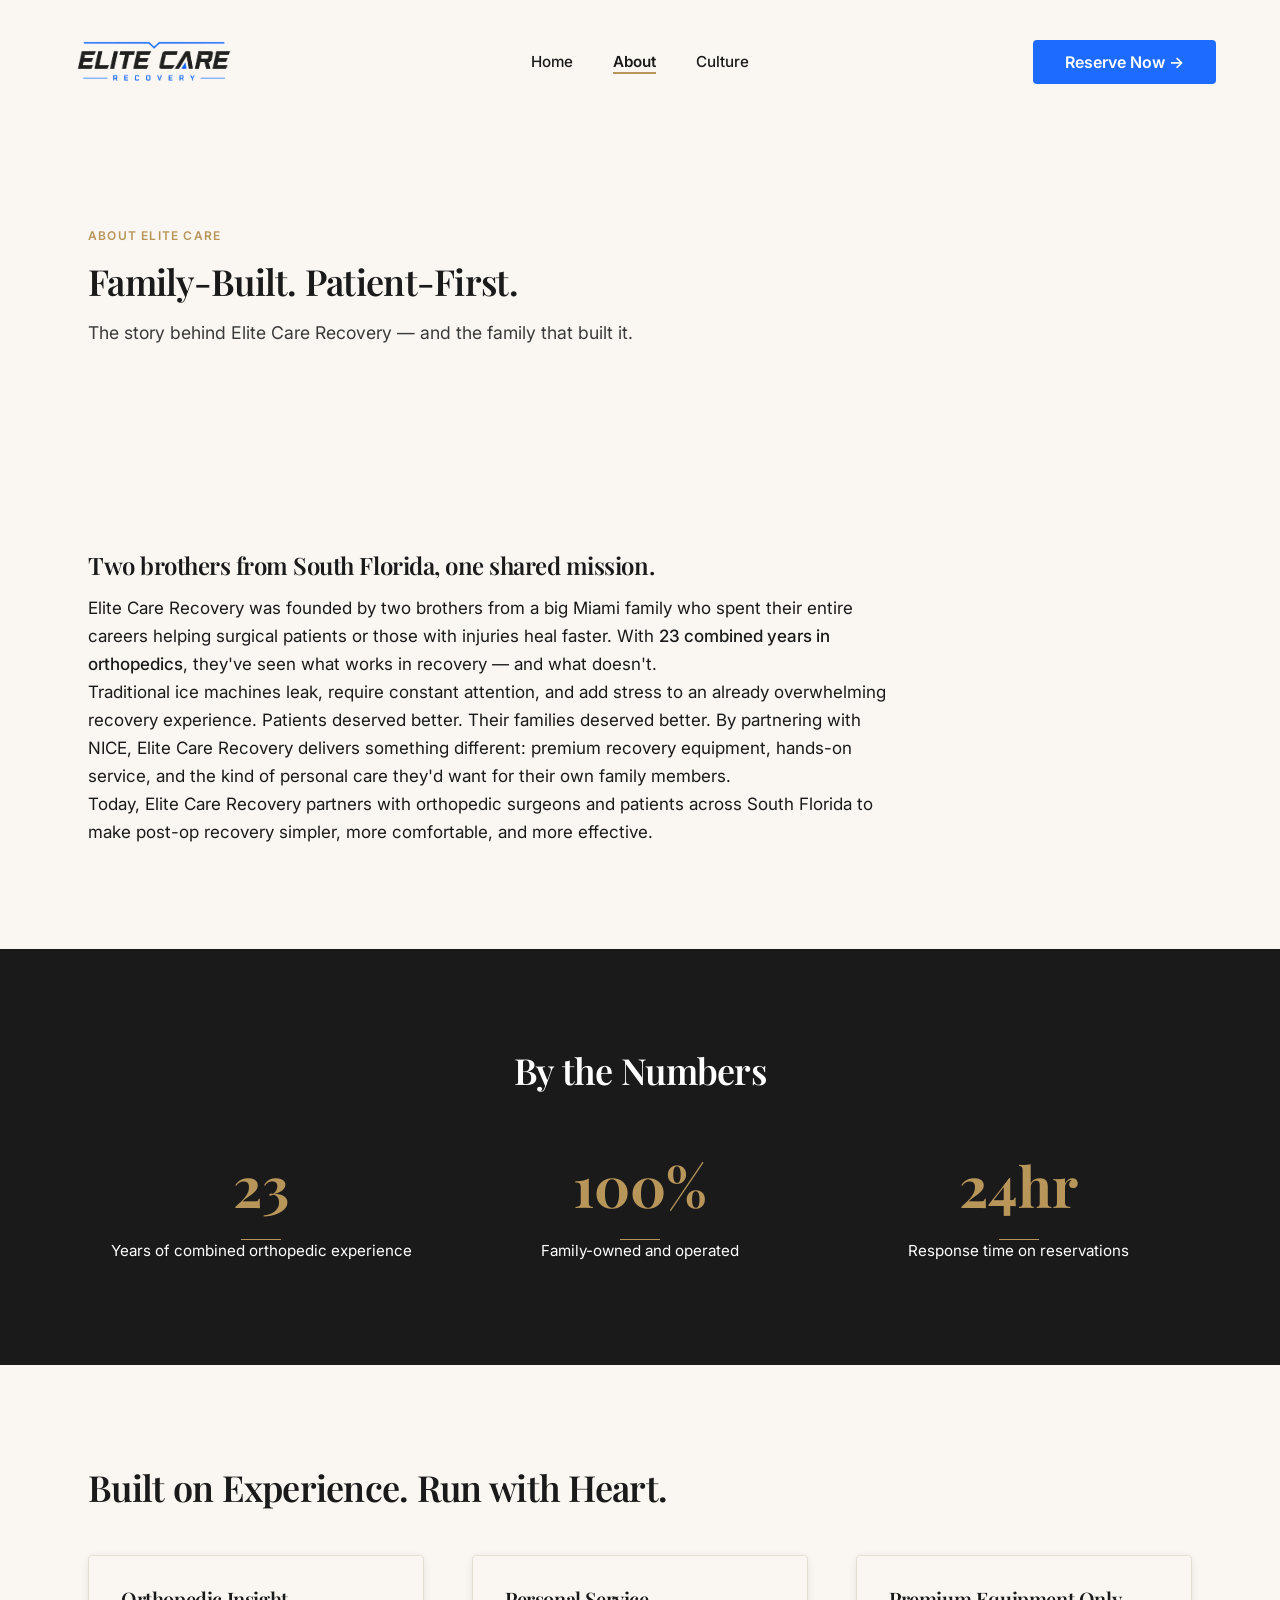
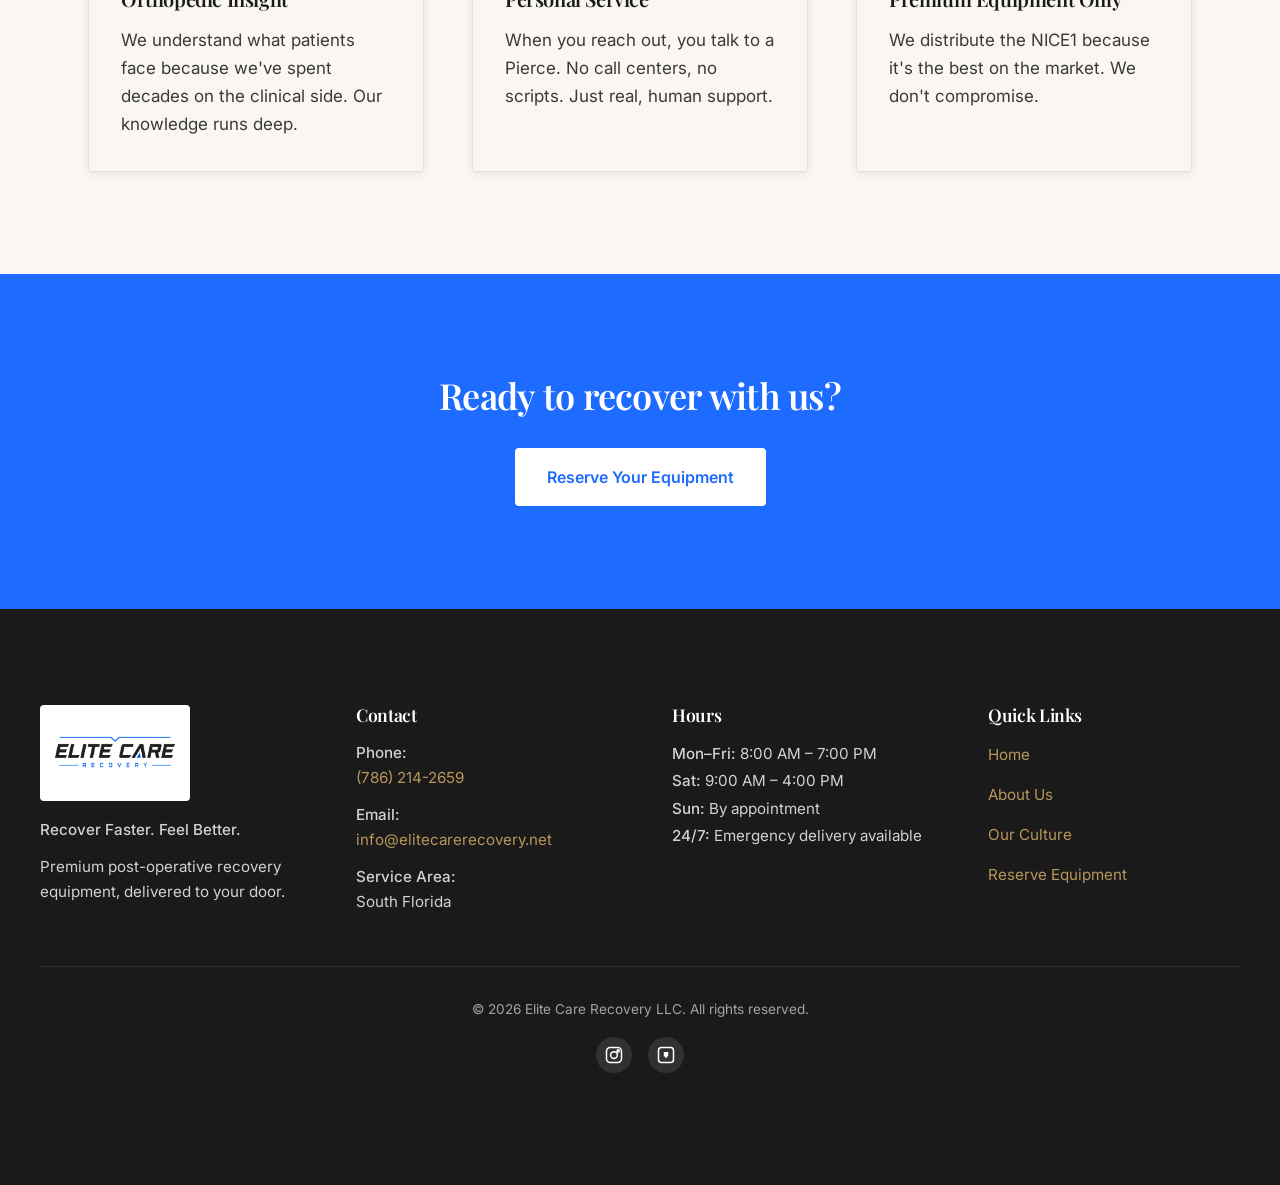
==== commit ac732545: "chore: update contact email to info@elitecarerecovery.net - Replace johnpierce08@outlook.com with in" ====
--- a/about.html
+++ b/about.html
@@ -194,7 +194,7 @@
           </p>
           <p>
             <strong>Email:</strong><br />
-            <a href="mailto:johnpierce08@outlook.com">johnpierce08@outlook.com</a>
+            <a href="mailto:info@elitecarerecovery.net">info@elitecarerecovery.net</a>
           </p>
           <p>
             <strong>Service Area:</strong><br />
--- a/styles.css
+++ b/styles.css
@@ -180,12 +180,18 @@
   display: flex;
   align-items: center;
   justify-content: center;
-  padding: 1.5rem 1.5rem;
+  padding: 2rem 1.5rem;
   max-width: 1200px;
   margin: 0 auto;
   position: relative;
 }
 
+@media (min-width: 768px) {
+  .nav-container {
+    padding: 2.5rem 1.5rem;
+  }
+}
+
 .nav-logo-link {
   display: flex;
   align-items: center;
@@ -194,7 +200,7 @@
 }
 
 .nav-logo {
-  width: 45px;
+  width: 180px;
   height: auto;
 }
 
@@ -300,6 +306,8 @@
   font-weight: inherit !important;
   border-radius: 0 !important;
   transition: none;
+  position: absolute;
+  right: 1.5rem;
 }
 
 @media (min-width: 1024px) {
@@ -373,9 +381,9 @@
 }
 
 .mobile-menu-logo {
-  width: 40px;
+  width: 150px;
   height: auto;
-  max-height: 40px;
+  max-height: 150px;
   flex-shrink: 0;
   display: block;
 }
@@ -1073,9 +1081,13 @@
 }
 
 .footer-logo {
-  width: 40px;
+  width: 150px;
   height: auto;
   margin-bottom: 1rem;
+  background-color: white;
+  padding: 0.05rem 0.25rem;
+  border-radius: 4px;
+  display: block;
 }
 
 .footer-tagline {
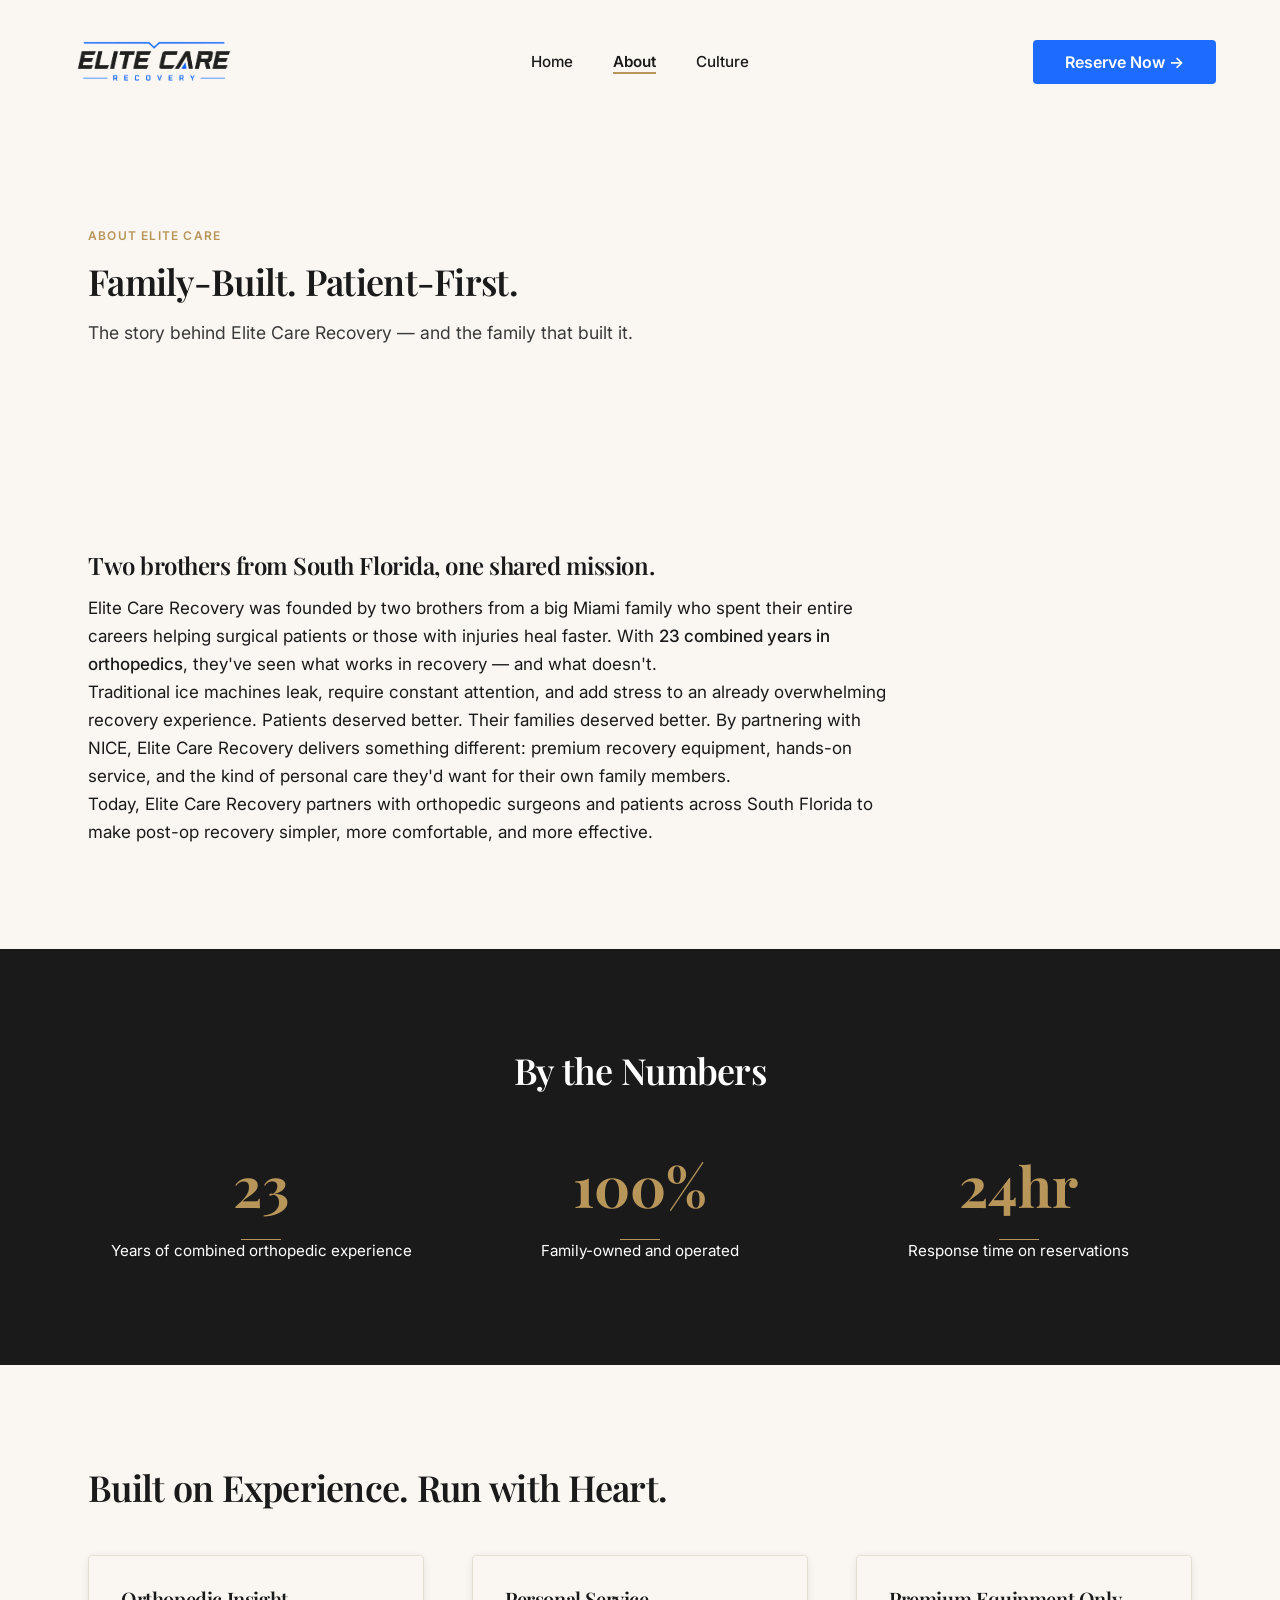
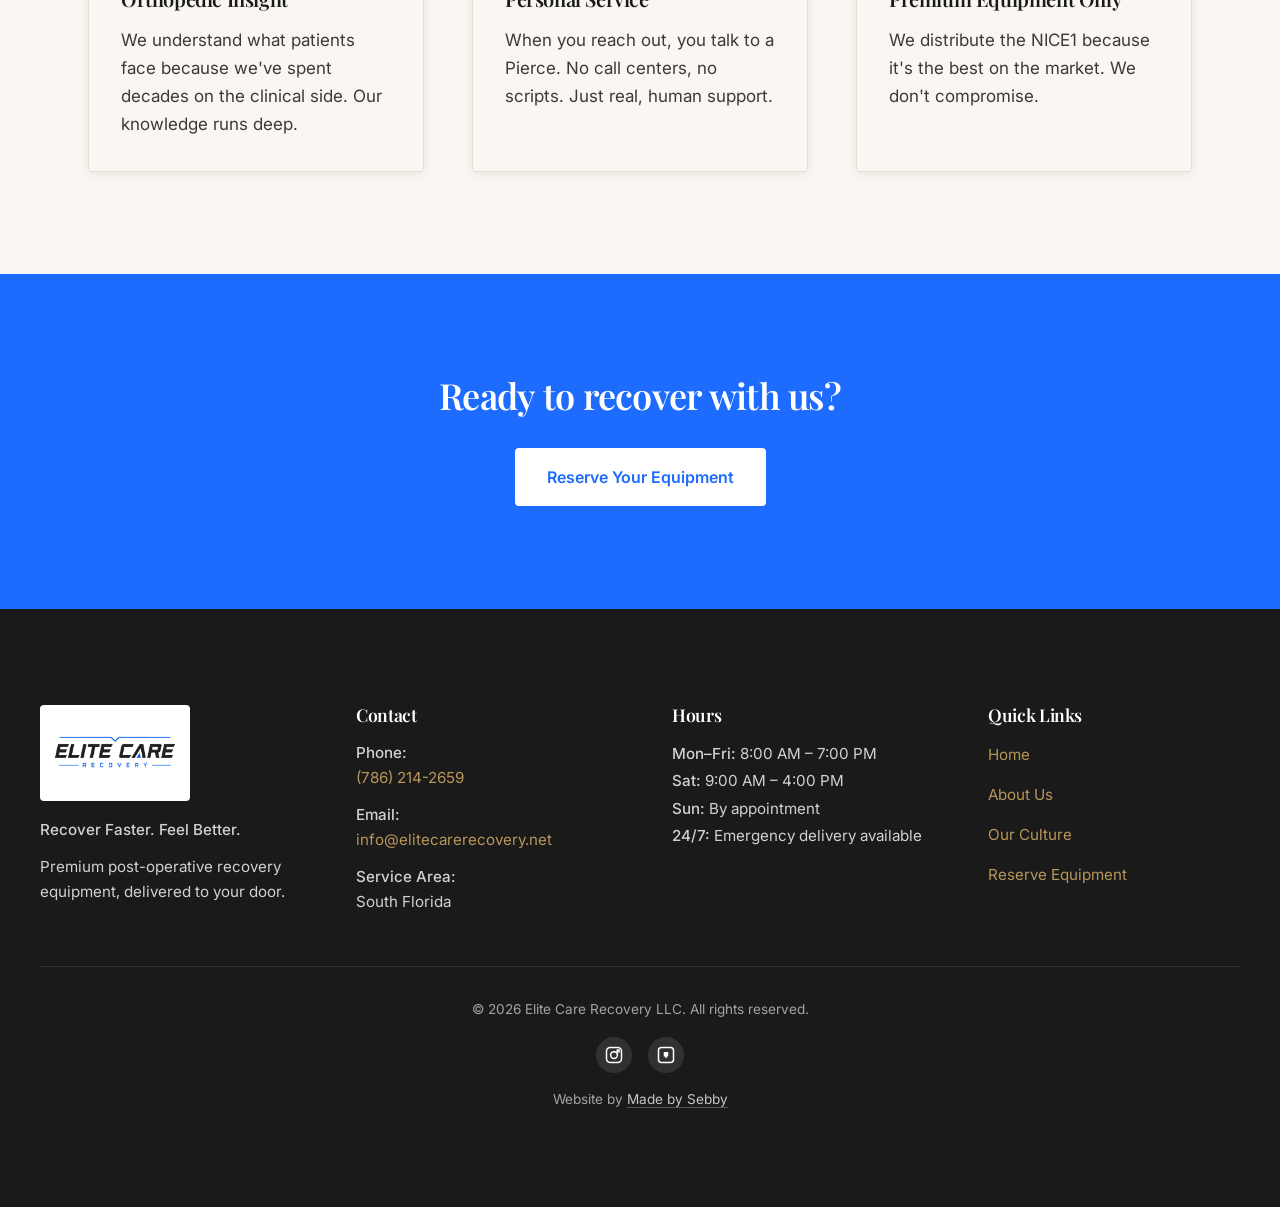
==== commit 3a913a29: "feat: add build credit to the footer A one-line "Website by Made by Sebby" under the copyright on al" ====
--- a/about.html
+++ b/about.html
@@ -243,6 +243,9 @@
             </svg>
           </a>
         </div>
+        <p class="footer-credit">
+          Website by <a href="https://madebysebby.com" rel="noopener">Made by Sebby</a>
+        </p>
       </div>
     </footer>
 
--- a/styles.css
+++ b/styles.css
@@ -1143,6 +1143,24 @@
   margin-bottom: 0;
 }
 
+/* Build credit */
+.footer-credit {
+  font-size: 0.8rem;
+}
+
+.footer-credit a {
+  color: rgba(255, 255, 255, 0.75);
+  text-decoration: none;
+  border-bottom: 1px solid rgba(255, 255, 255, 0.25);
+  transition: color 0.2s ease, border-color 0.2s ease;
+}
+
+.footer-credit a:hover,
+.footer-credit a:focus-visible {
+  color: #fff;
+  border-bottom-color: rgba(255, 255, 255, 0.6);
+}
+
 /* Social icons */
 .social-icons {
   display: flex;
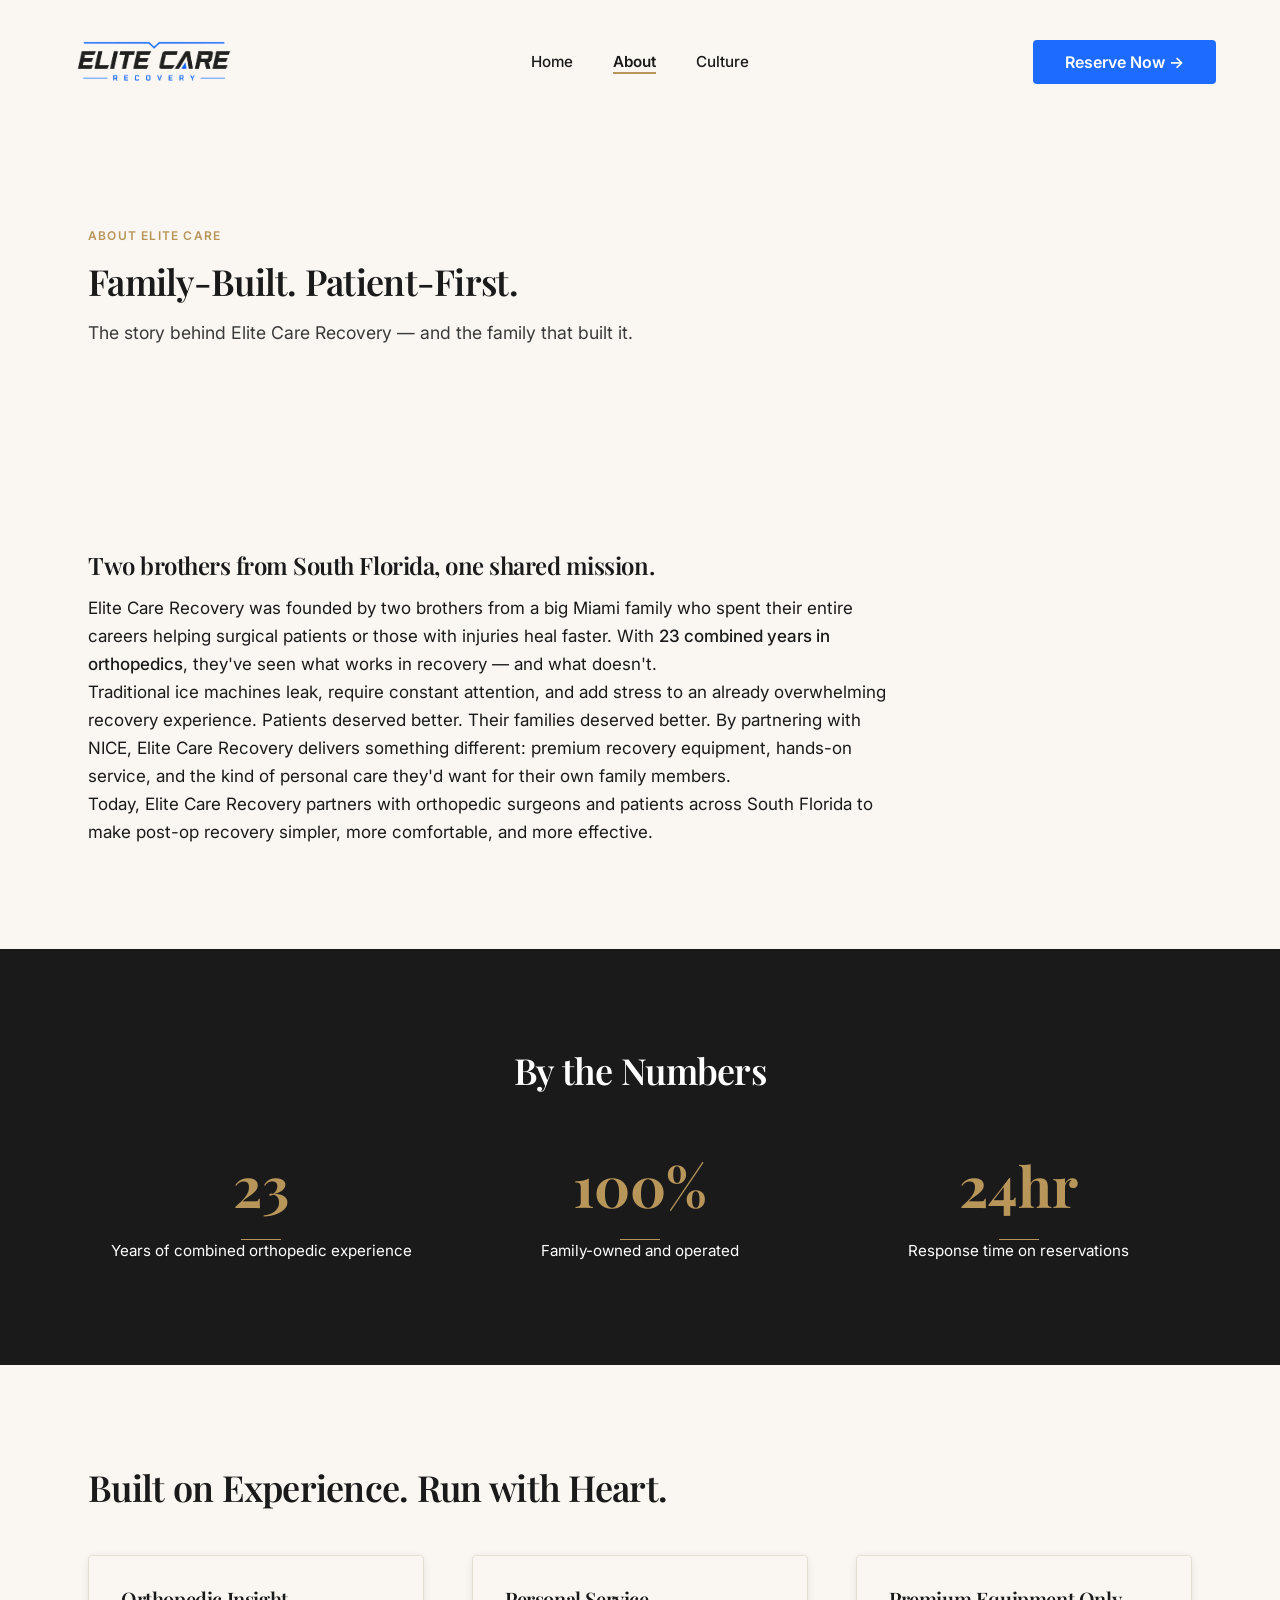
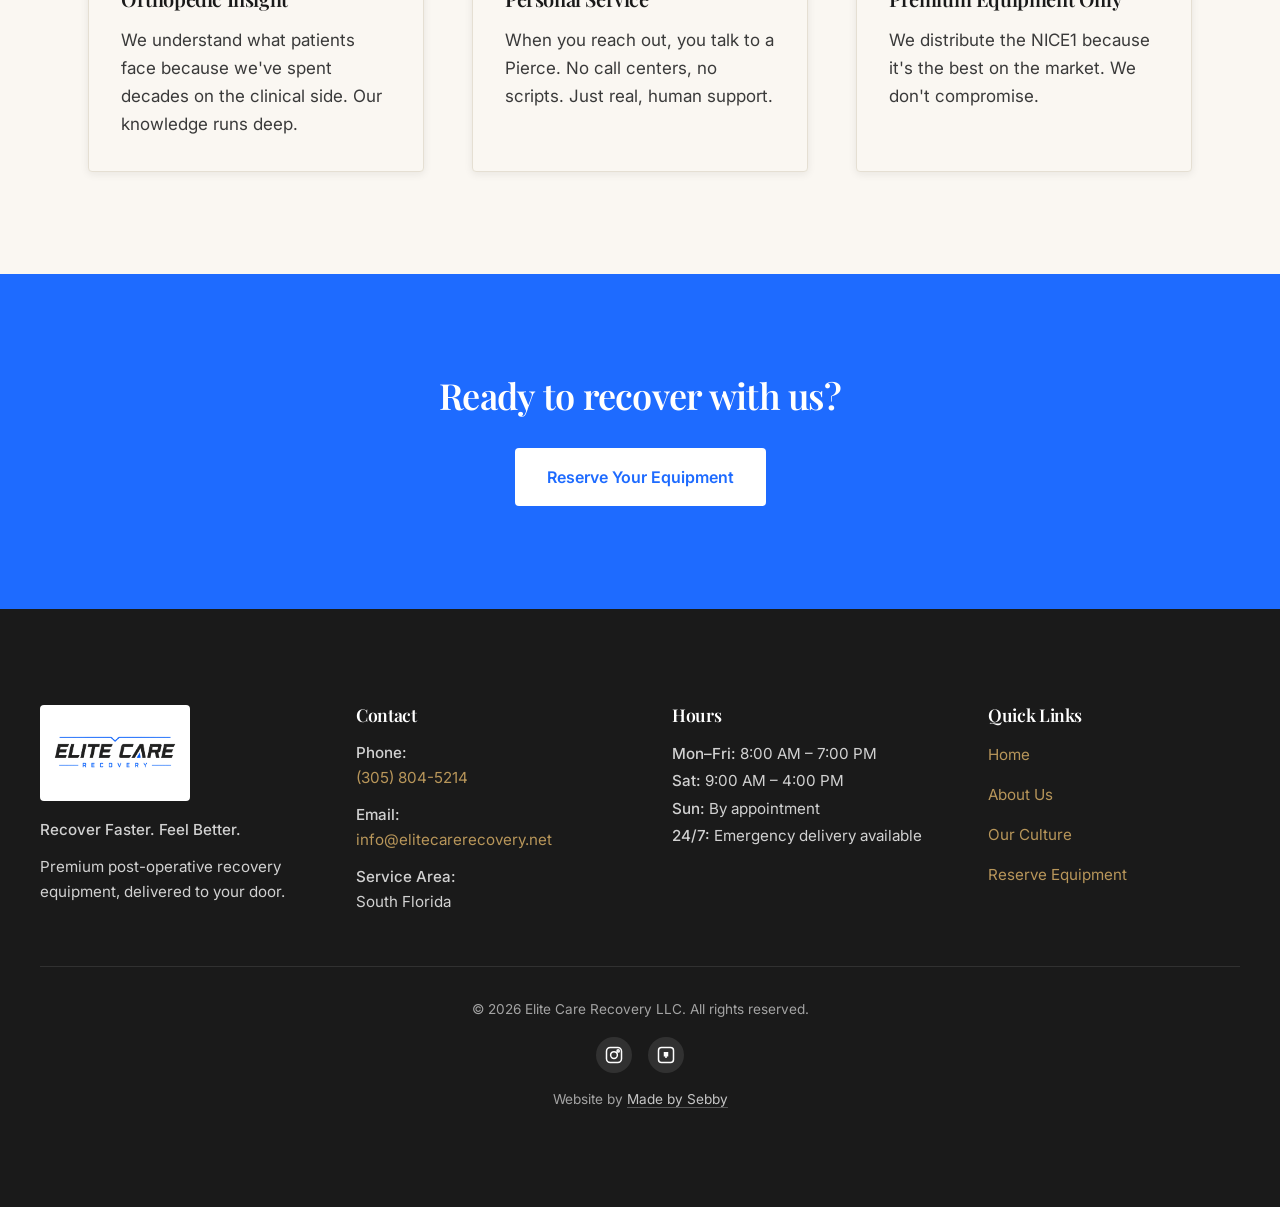
==== commit 1e69f439: "fix: update phone number to Chris Pierce (786-214-2659 -> 305-804-5214) Ownership is transferring fr" ====
--- a/about.html
+++ b/about.html
@@ -190,7 +190,7 @@
           <h3>Contact</h3>
           <p>
             <strong>Phone:</strong><br />
-            <a href="tel:+17862142659">(786) 214-2659</a>
+            <a href="tel:+13058045214">(305) 804-5214</a>
           </p>
           <p>
             <strong>Email:</strong><br />
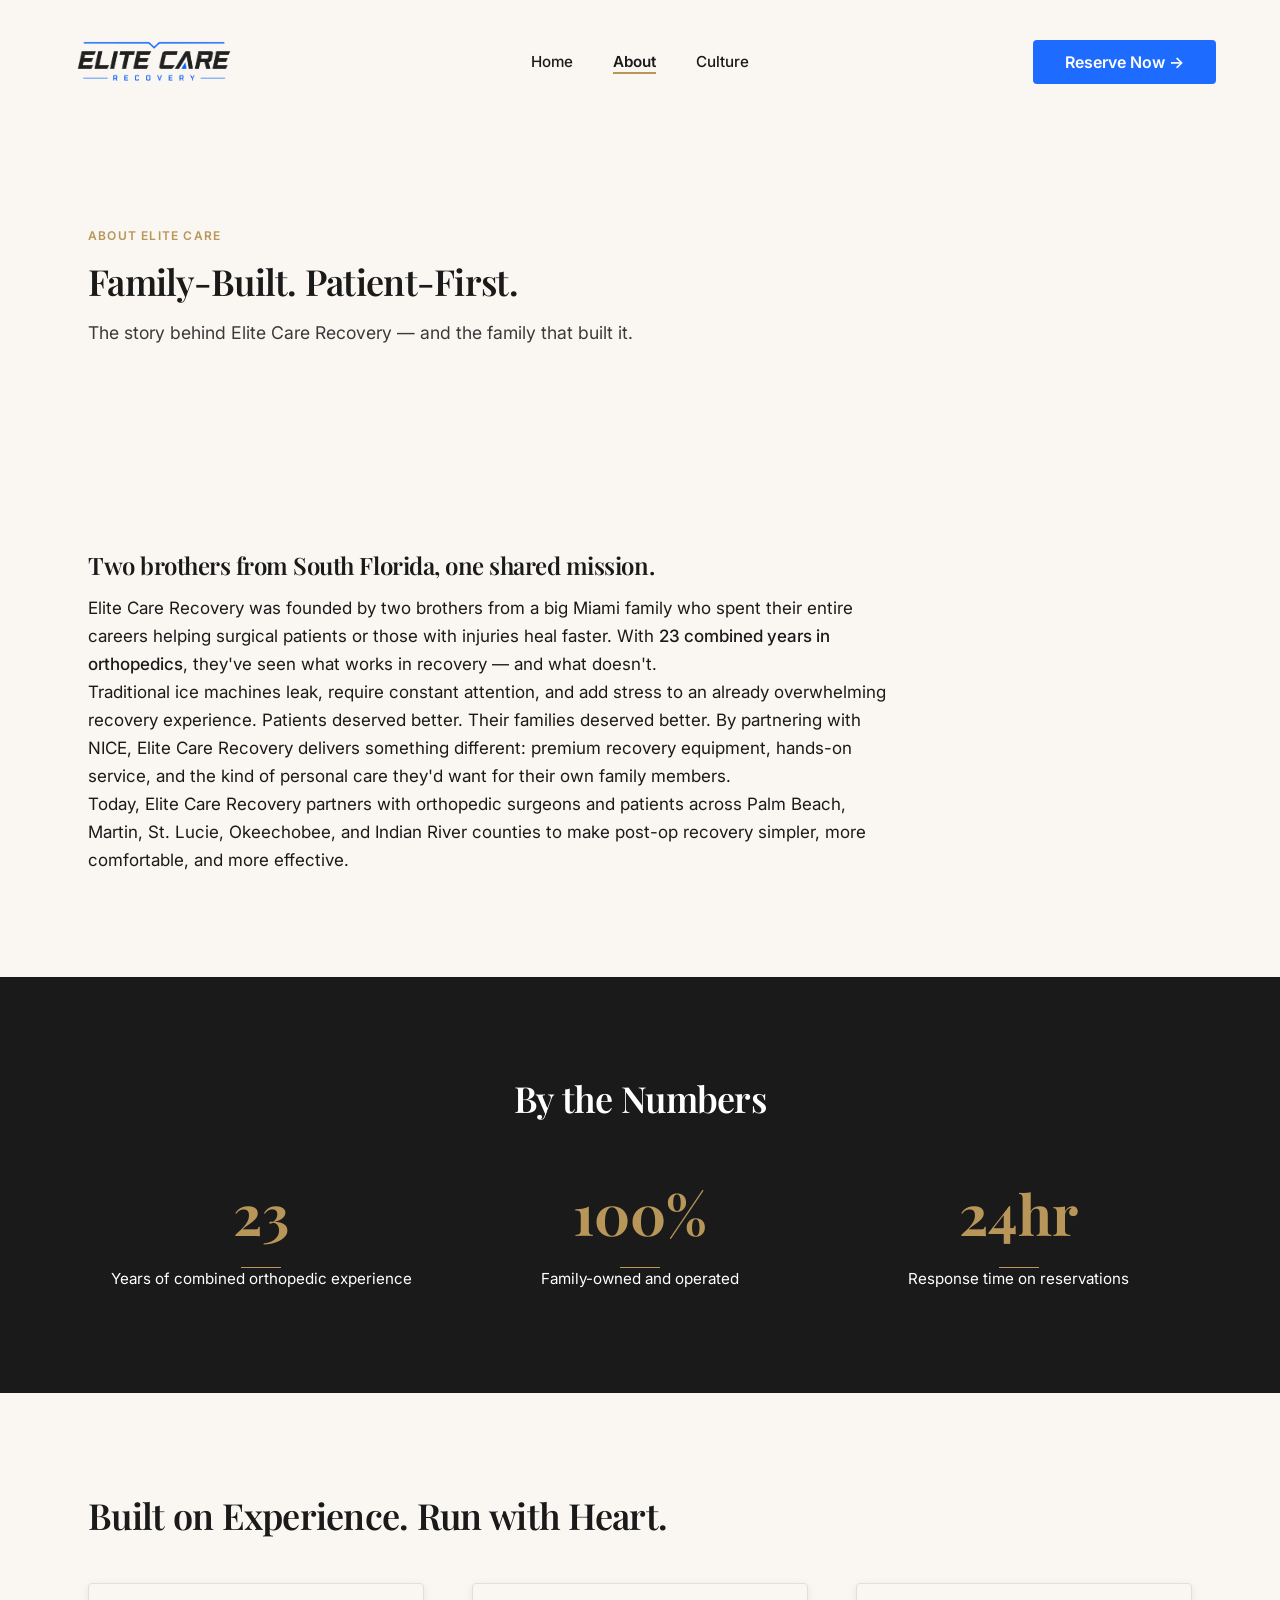
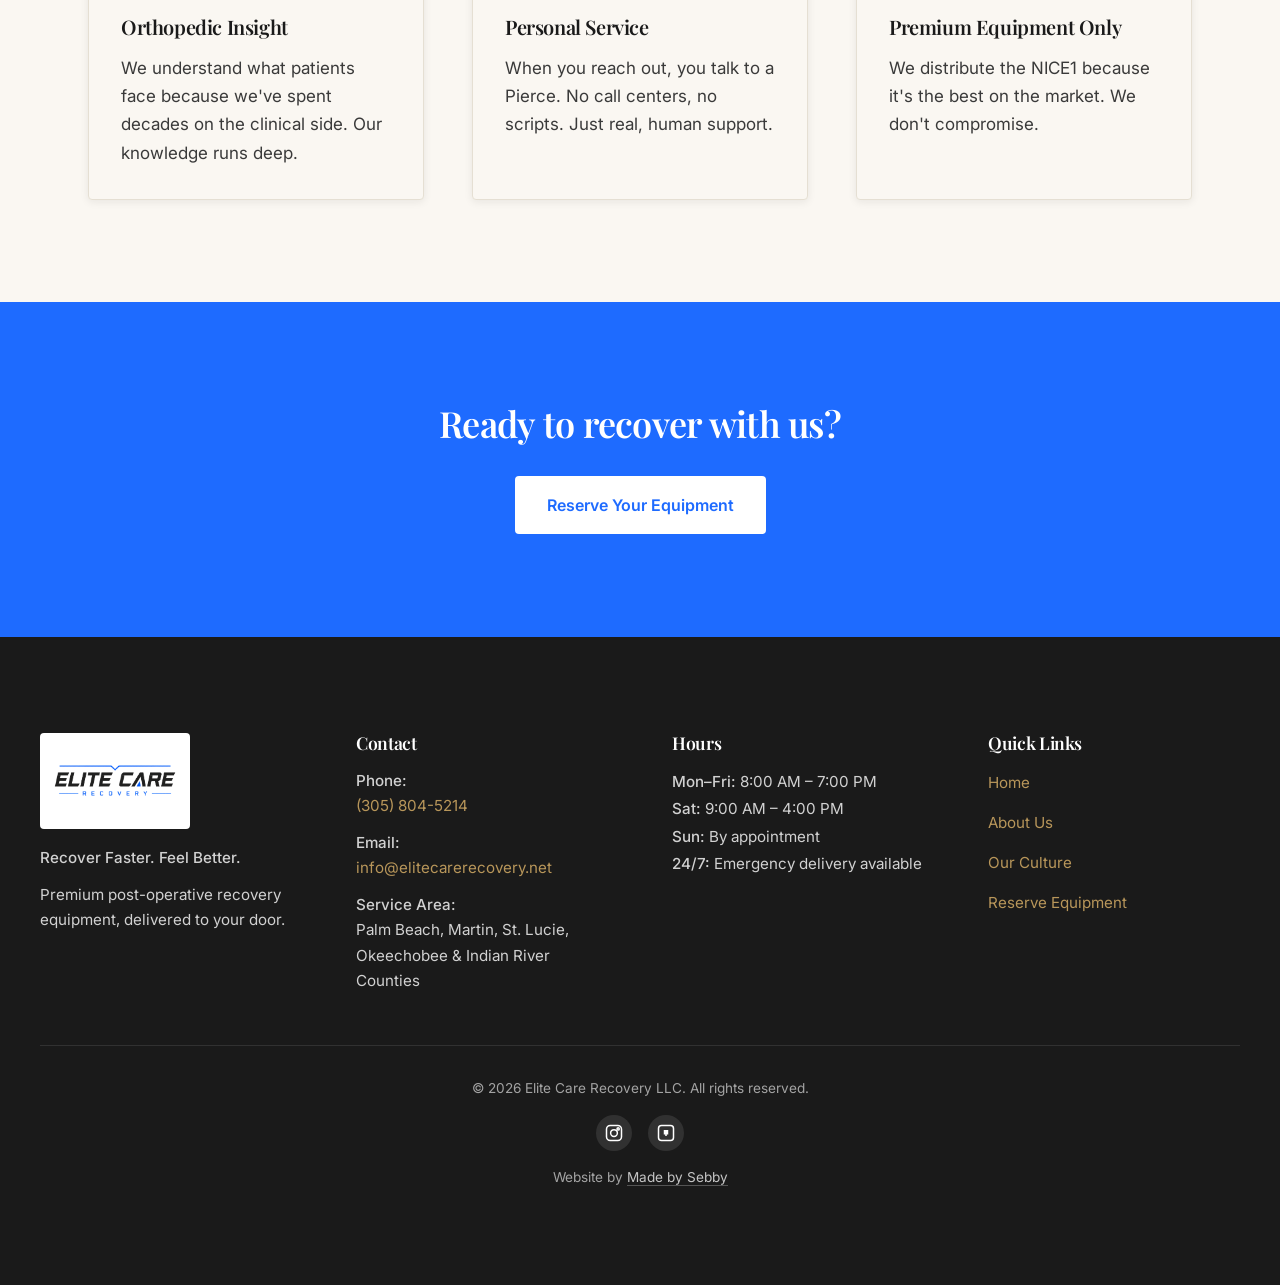
==== commit a10a0cc4: "fix: update service area from Miami/South Florida to Palm Beach, Martin, St. Lucie, Okeechobee & Ind" ====
--- a/about.html
+++ b/about.html
@@ -3,10 +3,10 @@
   <head>
     <meta charset="UTF-8" />
     <meta name="viewport" content="width=device-width, initial-scale=1.0" />
-    <title>About Elite Care Recovery | Family-Owned Orthopedic Recovery Services | South Florida</title>
+    <title>About Elite Care Recovery | Family-Owned Orthopedic Recovery Services | Palm Beach, Martin, St. Lucie, Okeechobee & Indian River Counties</title>
     <meta
       name="description"
-      content="Learn about Elite Care Recovery's story. Two brothers with 23 years of orthopedic experience, dedicated to premium post-operative recovery in South Florida."
+      content="Learn about Elite Care Recovery's story. Two brothers with 23 years of orthopedic experience, dedicated to premium post-operative recovery in Palm Beach, Martin, St. Lucie, Okeechobee, and Indian River counties."
     />
 
     <!-- Favicon -->
@@ -99,7 +99,7 @@
               Traditional ice machines leak, require constant attention, and add stress to an already overwhelming recovery experience. Patients deserved better. Their families deserved better. By partnering with NICE, Elite Care Recovery delivers something different: premium recovery equipment, hands-on service, and the kind of personal care they'd want for their own family members.
             </p>
             <p>
-              Today, Elite Care Recovery partners with orthopedic surgeons and patients across South Florida to make post-op recovery simpler, more comfortable, and more effective.
+              Today, Elite Care Recovery partners with orthopedic surgeons and patients across Palm Beach, Martin, St. Lucie, Okeechobee, and Indian River counties to make post-op recovery simpler, more comfortable, and more effective.
             </p>
           </div>
         </div>
@@ -198,7 +198,7 @@
           </p>
           <p>
             <strong>Service Area:</strong><br />
-            South Florida
+            Palm Beach, Martin, St. Lucie, Okeechobee &amp; Indian River Counties
           </p>
         </div>
 
